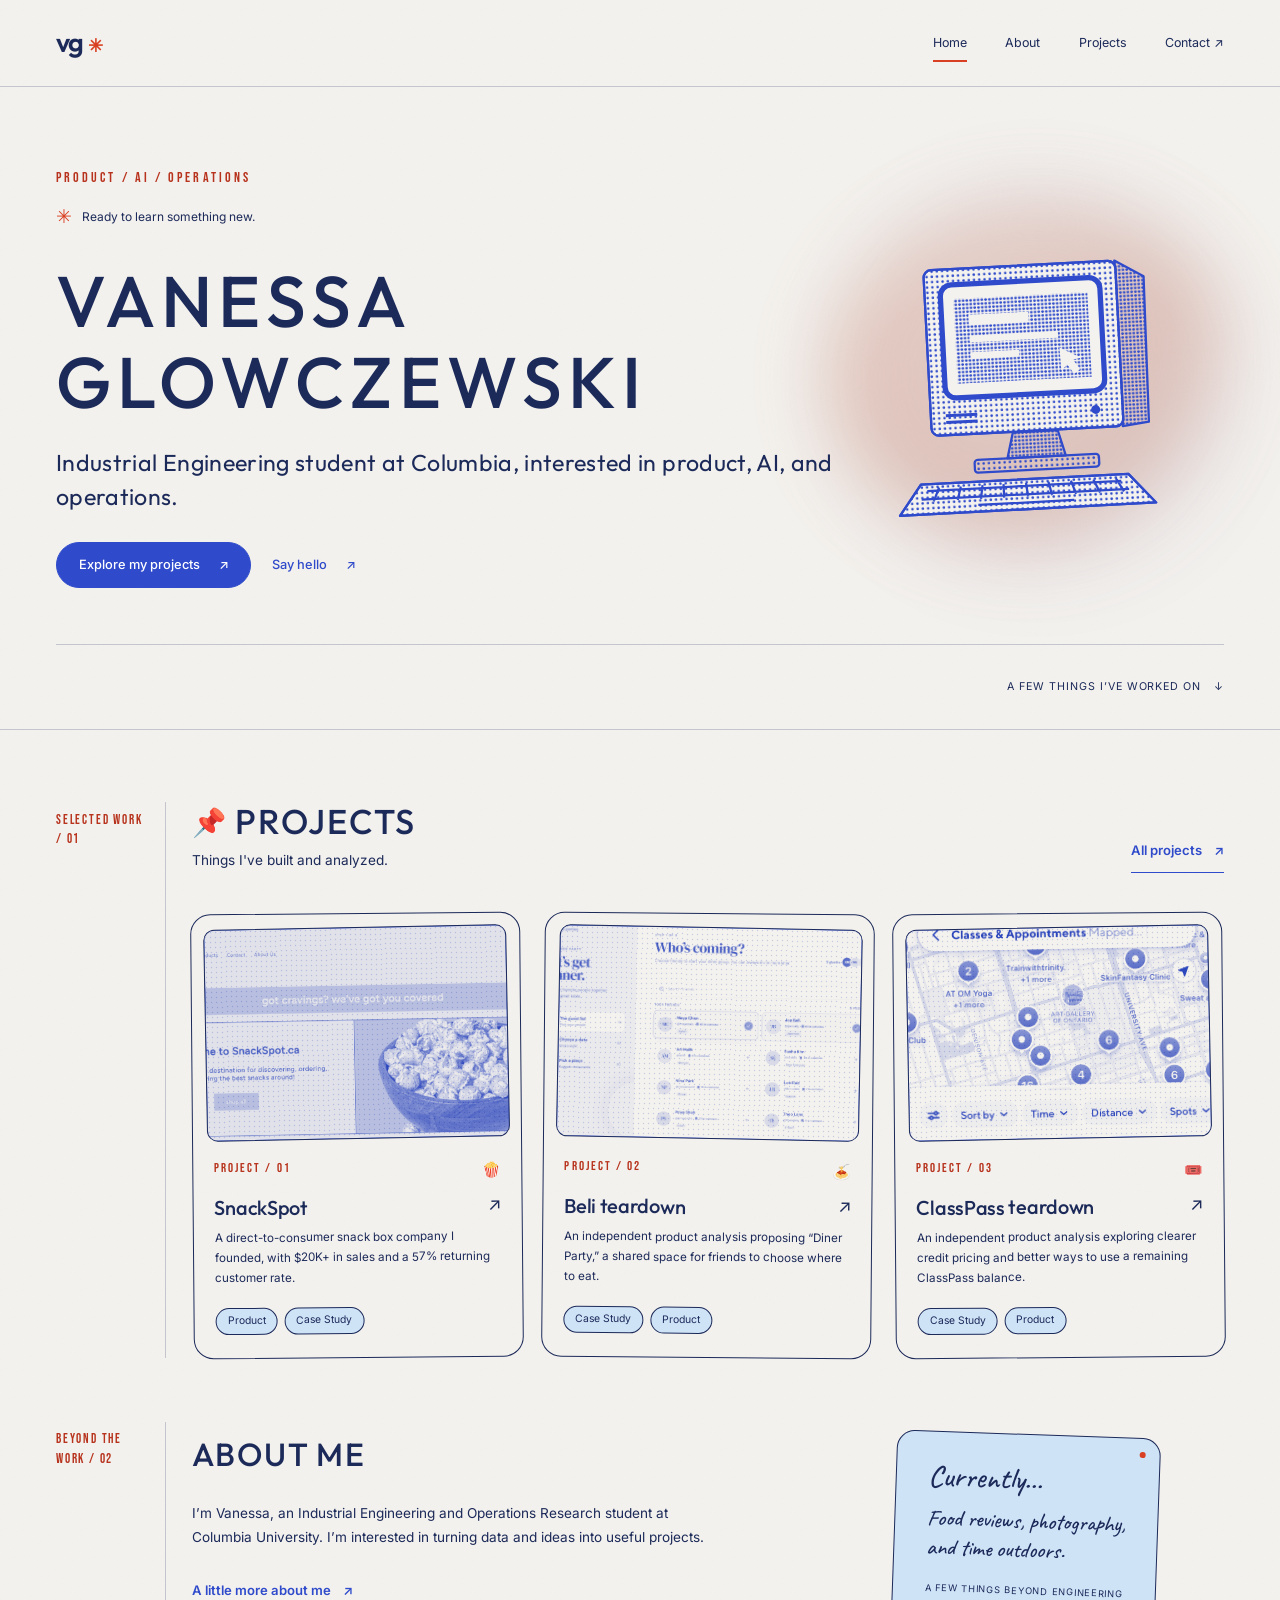
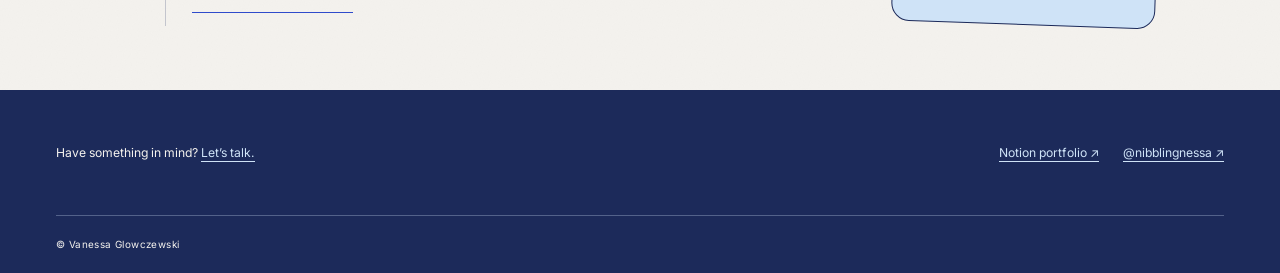
==== index.html @ 953cae75 "Initial commit" ====
<!doctype html>
<html lang="en">
<head>
  <meta charset="utf-8">
  <meta name="viewport" content="width=device-width, initial-scale=1">
  <title>Vanessa Glowczewski — Engineering student, product thinker</title>
  <meta name="description" content="Vanessa Glowczewski is an Industrial Engineering student at Columbia University and SnackSpot founder. Explore her engineering projects and product case studies.">
  <meta property="og:type" content="website">
  <meta property="og:title" content="Vanessa Glowczewski — Engineering student, product thinker">
  <meta property="og:description" content="Ready to learn something new. Explore Vanessa's projects and product thinking.">
  <!-- SITE_META_START -->
  <link rel="canonical" href="https://vglowczewski.github.io/index.html">
  <meta property="og:url" content="https://vglowczewski.github.io/index.html">
  <meta property="og:image" content="https://vglowczewski.github.io/assets/images/social-preview.png">
  <meta name="twitter:image" content="https://vglowczewski.github.io/assets/images/social-preview.png">
  <meta name="twitter:card" content="summary_large_image">
  <!-- SITE_META_END -->
  <meta name="theme-color" content="#F4F2EE">
  <link rel="icon" href="assets/favicon.svg" type="image/svg+xml">
  <link rel="preconnect" href="https://fonts.googleapis.com">
  <link rel="preconnect" href="https://fonts.gstatic.com" crossorigin>
  <link href="https://fonts.googleapis.com/css2?family=Bebas+Neue&family=Caveat:wght@400;500&family=Inter:wght@400;500;600&family=Outfit:wght@400;500;600&display=swap" rel="stylesheet">
  <link rel="stylesheet" href="css/styles.css">
  <script src="js/site.js" defer></script>
  <script src="js/projects.js" type="module"></script>
</head>
<body>
  <a class="skip-link" href="#main">Skip to content</a>
  <header class="site-header">
    <div class="container header-inner">
      <a class="wordmark" href="index.html" aria-label="Vanessa Glowczewski, home">vg<span class="wordmark-star" aria-hidden="true">✳</span></a>
      <nav class="site-nav" aria-label="Main navigation">
        <a href="index.html" aria-current="page">Home</a><a href="about.html">About</a><a href="projects.html">Projects</a><a href="contact.html">Contact <span aria-hidden="true">&nbsp;↗</span></a>
      </nav>
    </div>
  </header>
  <main id="main">
    <section class="hero" aria-labelledby="hero-title">
      <div class="container hero-inner">
        <div class="hero-copy">
          <p class="hero-label">PRODUCT / AI / OPERATIONS</p>
          <p class="hero-kicker"><span class="tiny-star" aria-hidden="true">✳</span> Ready to learn something new.</p>
          <h1 id="hero-title">Vanessa<br>Glowczewski</h1>
          <p class="hero-position">Industrial Engineering student at Columbia, interested in product, AI, and operations.</p>
          <div class="button-row">
            <a class="button button-primary" href="projects.html">Explore my projects <span aria-hidden="true">↗</span></a>
            <a class="button button-subtle" href="contact.html">Say hello <span aria-hidden="true">↗</span></a>
          </div>
        </div>
        <div class="hero-art">
          <figure class="hero-figure">
            <img src="assets/images/hero-computer.svg" width="480" height="400" alt="Cobalt halftone illustration of a generic vintage desktop computer with a CRT monitor, base, and keyboard." decoding="async">
          </figure>
        </div>
        <div class="hero-bottom"><a href="#selected-work">A few things I’ve worked on <span aria-hidden="true">↓</span></a></div>
      </div>
    </section>
    <section class="container section-shell work-section" id="selected-work" aria-labelledby="work-title">
      <div class="section-rail"><span class="label">Selected work / 01</span></div>
      <div>
        <div class="section-header">
          <div><h2 id="work-title"><span class="section-icon" data-emoji="featured" aria-hidden="true"></span>Projects</h2><p>Things I've built and analyzed.</p></div>
          <a class="text-link" href="projects.html">All projects <span aria-hidden="true">↗</span></a>
        </div>
        <div class="projects-grid featured-grid" data-project-grid data-limit="3" aria-busy="true"><p>Loading projects…</p></div>
        <noscript><p class="noscript-note">Project cards need JavaScript. You can still read every <a href="projects.html#project-index">case study in the project index</a>.</p></noscript>
      </div>
    </section>
    <section class="container section-shell currently-section" aria-labelledby="beyond-title">
      <div class="section-rail"><span class="label">Beyond the work / 02</span></div>
      <div class="currently-inner">
        <div class="small-about">
          <h2 id="beyond-title">About me</h2>
          <p>I’m Vanessa, an Industrial Engineering and Operations Research student at Columbia University. I’m interested in turning data and ideas into useful projects.</p>
          <a class="text-link" href="about.html">A little more about me <span aria-hidden="true">↗</span></a>
        </div>
        <aside class="sticky-note" aria-labelledby="currently-title">
          <h2 id="currently-title">Currently…</h2>
          <p>Food reviews, photography,<br>and time outdoors.</p>
          <small>A few things beyond engineering</small>
        </aside>
      </div>
    </section>
  </main>
  <footer class="site-footer">
    <div class="container">
      <div class="footer-main"><div><p>Have something in mind? <a href="contact.html">Let’s talk.</a></p></div><div class="footer-links"><a href="https://app.notion.com/p/Vanessa-Glowczewski-4079a6324ded8008bd41fe78583d4305">Notion portfolio ↗</a><a href="https://www.instagram.com/nibblingnessa/">@nibblingnessa ↗</a></div></div>
      <div class="footer-bottom"><span>© Vanessa Glowczewski</span></div>
    </div>
  </footer>
</body>
</html>
---- css/styles.css ----
:root {
  /* The complete palette. Change colors here. */
  --cobalt: #2F4BCB;
  --navy: #1C2A5A;
  --sky: #CFE3F7;
  --paper: #F4F2EE;
  --white: #FFFFFF;
  --red: #D93F22;
  /* The accent red needs a darker companion for AA small-text contrast. */
  --red-text: #B7331D;
  --ink: var(--navy);
  --font-heading: "Outfit", sans-serif;
  --font-label: "Bebas Neue", sans-serif;
  --font-body: "Inter", sans-serif;
  --font-note: "Caveat", cursive;
  --page-width: 1200px;
  --line: 1px solid rgb(28 42 90 / 22%);
  --frame: 1.5px solid var(--navy);
  --halftone: url("data:image/svg+xml,%3Csvg xmlns='http://www.w3.org/2000/svg' width='5' height='5'%3E%3Ccircle cx='1.5' cy='1.5' r='.7' fill='%232F4BCB'/%3E%3C/svg%3E");
  --grain: url("data:image/svg+xml,%3Csvg xmlns='http://www.w3.org/2000/svg' width='80' height='80'%3E%3Cfilter id='n'%3E%3CfeTurbulence type='fractalNoise' baseFrequency='.85' numOctaves='3' stitchTiles='stitch'/%3E%3CfeColorMatrix type='saturate' values='0'/%3E%3CfeComponentTransfer%3E%3CfeFuncA type='linear' slope='.035'/%3E%3C/feComponentTransfer%3E%3C/filter%3E%3Cpath fill='%231C2A5A' filter='url(%23n)' d='M0 0h80v80H0z'/%3E%3C/svg%3E");
}

* { box-sizing: border-box; }
html { scroll-behavior: smooth; scroll-padding-top: 2rem; }
body { margin: 0; color: var(--ink); background: var(--paper) var(--grain); font-family: var(--font-body); font-size: .9375rem; line-height: 1.75; -webkit-font-smoothing: antialiased; }
body, button, a { -webkit-tap-highlight-color: transparent; }
button, a { touch-action: manipulation; }
::selection { background: var(--sky); color: var(--ink); }
a { color: var(--cobalt); text-decoration-color: currentColor; text-underline-offset: 4px; text-decoration-thickness: 1px; }
a:hover { color: var(--navy); }
a, button { transition: color .18s ease, background-color .18s ease, transform .2s ease, box-shadow .2s ease; }
:focus-visible { outline: 3px solid var(--cobalt); outline-offset: 5px; }
button { font: inherit; cursor: pointer; }
img, svg { display: block; max-width: 100%; }
img { height: auto; }
h1, h2, h3, p { margin-top: 0; }
h1, h2, h3 { font-family: var(--font-heading); font-weight: 500; line-height: 1.18; }
h1, h2 { text-transform: uppercase; letter-spacing: .055em; }
h1 { font-size: clamp(2.5rem, 6vw, 4.75rem); }
h2 { font-size: clamp(1.8rem, 4vw, 2.6rem); }
h3 { font-size: 1.5rem; }
p { margin-bottom: 1.25rem; }
button[hidden], [hidden] { display: none !important; }
.container { width: min(var(--page-width), calc(100% - 2.5rem)); margin-inline: auto; }
.sr-only { position: absolute; width: 1px; height: 1px; padding: 0; margin: -1px; overflow: hidden; clip-path: inset(50%); white-space: nowrap; border: 0; }
.skip-link { position: fixed; left: 1rem; top: -6rem; z-index: 10; background: var(--white); padding: .75rem 1rem; color: var(--ink); }
.skip-link:focus { top: 1rem; }
.label { display: inline-block; margin-bottom: 1rem; color: var(--red-text); font-family: var(--font-label); font-size: .875rem; font-weight: 400; line-height: 1.5; letter-spacing: .14em; text-transform: uppercase; }
.label-on-color { padding: .25rem 0; }
.text-link { display: inline-flex; align-items: center; gap: .75rem; font-size: .82rem; font-weight: 600; text-decoration: none; border-bottom: 1px solid; padding-block: .3rem; min-height: 44px; }
.arrow { font-family: var(--font-body); font-weight: 400; }
.button { display: inline-flex; min-height: 46px; align-items: center; justify-content: center; gap: 1.2rem; border: var(--frame); border-radius: 999px; background: transparent; color: var(--cobalt); padding: .75rem 1.35rem; font-size: .8rem; font-weight: 500; line-height: 1.4; text-decoration: none; }
.button:hover { background: var(--ink); color: var(--white); transform: translateY(-2px); }
.button-primary { border-color: var(--cobalt); background: var(--cobalt); color: var(--white); }
.button-primary:hover { background: var(--navy); border-color: var(--navy); }
.button-subtle { border-color: transparent; padding-inline: .5rem; }
.button-subtle:hover { color: var(--cobalt); background: transparent; }
.button-row { display: flex; flex-wrap: wrap; align-items: center; gap: .7rem; }
.site-header { background: var(--paper) var(--grain); border-bottom: var(--line); }
.header-inner { display: flex; justify-content: space-between; align-items: center; min-height: 86px; gap: 1rem; }
.wordmark { display: inline-flex; align-items: baseline; gap: .35rem; text-decoration: none; color: var(--ink); font-family: var(--font-heading); font-size: 1.7rem; font-weight: 600; letter-spacing: -.07em; }
.wordmark-star { color: var(--red); font-size: 1.1rem; line-height: 1; }
.site-nav { display: flex; gap: clamp(.9rem, 3vw, 2.5rem); align-items: center; }
.site-nav a { position: relative; display: inline-flex; align-items: center; min-height: 44px; color: var(--ink); text-decoration: none; font-size: .78rem; }
.site-nav a:hover { color: var(--cobalt); }
.site-nav a[aria-current="page"]::after { position: absolute; right: 0; bottom: 3px; left: 0; height: 2px; background: var(--red); content: ""; }
.hero { position: relative; isolation: isolate; overflow: hidden; border-bottom: var(--line); }
.hero-inner { position: relative; display: grid; gap: 1.5rem; padding-block: 3.5rem 1.75rem; }
.hero-copy { position: relative; z-index: 1; min-width: 0; }
.hero-label { margin-bottom: .8rem; color: var(--red-text); font-family: var(--font-label); font-size: .875rem; line-height: 1.5; letter-spacing: .22em; }
.hero-kicker { display: flex; align-items: center; gap: .6rem; margin-bottom: 1.75rem; font-size: .75rem; line-height: 1.6; }
.tiny-star { font-size: 1.2rem; color: var(--red); }
.hero h1 { position: relative; margin-bottom: 1.5rem; color: var(--navy); font-size: clamp(1.7rem, 6.9vw, 5.7rem); letter-spacing: .09em; line-height: 1.13; font-weight: 500; }
.hero-position { margin-bottom: .85rem; font-family: var(--font-heading); font-size: clamp(1.1rem, 2vw, 1.45rem); line-height: 1.5; letter-spacing: .015em; }
.hero-intro { max-width: 410px; font-size: .875rem; }
.hero .button-row { margin-top: 1.7rem; }
.hero-bottom { display: flex; flex-wrap: wrap; gap: 1rem; justify-content: flex-end; align-items: center; border-top: var(--line); padding-top: 1.25rem; margin-top: 1.25rem; font-size: .67rem; letter-spacing: .09em; text-transform: uppercase; }
.hero-bottom a { display: inline-flex; align-items: center; min-height: 44px; color: var(--ink); text-decoration: none; gap: .8rem; }
.hero-bottom a:hover { color: var(--cobalt); }
/* Gradients are reserved for this one decorative hero glow. */
.hero-art { position: relative; isolation: isolate; width: min(100%, 250px); margin: .6rem auto 1rem; pointer-events: none; }
.hero-art::before, .hero-art::after { position: absolute; z-index: -1; border-radius: 50%; opacity: .4; content: ""; }
.hero-art::before { inset: -18%; background: radial-gradient(circle, var(--sky) 15%, rgb(47 75 203 / 22%) 43%, rgb(47 75 203 / 0%) 70%); filter: blur(48px); }
.hero-art::after { inset: -8%; background: radial-gradient(circle at 42% 36%, #E9B39B 0%, #D9977C 33%, #CB8065 58%, rgb(203 128 101 / 0%) 73%); filter: blur(38px); }
.hero-figure { margin: 0; transform: rotate(-3deg); }
.hero-figure img { width: 100%; }
.section-shell { padding-block: 4rem; }
.section-rail { display: none; }
.section-rail .label { margin: 0; }
.section-header { display: flex; align-items: end; justify-content: space-between; gap: 1.5rem; margin-bottom: 2.3rem; }
.section-header h2 { margin-bottom: .4rem; }
.section-header p { margin-bottom: 0; font-size: .85rem; }
.section-icon { display: inline-block; margin-right: .6rem; font-size: .8em; vertical-align: .08em; letter-spacing: 0; }
.projects-grid { display: grid; gap: 2.5rem; }
.project-card { --tilt: -.5deg; position: relative; display: flex; flex-direction: column; min-width: 0; margin: 0; padding: .8rem .8rem 1.4rem; border: var(--frame); border-radius: 20px; background: var(--paper) var(--grain); transform: rotate(var(--tilt)); transition: transform .22s ease, box-shadow .22s ease; }
.project-card:nth-child(even) { --tilt: .5deg; }
.project-card:hover, .project-card:focus-within { transform: rotate(0) translateY(-4px); box-shadow: 0 8px 0 rgb(28 42 90 / 8%); }
/* Isolated screen/multiply layers tint only the image, never its caption. */
.project-thumb, .polaroid-photo { position: relative; isolation: isolate; background: var(--cobalt); overflow: hidden; border: 1px solid var(--navy); }
.project-thumb { border-radius: 11px; transform: rotate(-.6deg); }
.project-card:nth-child(even) .project-thumb { transform: rotate(.6deg); }
.project-thumb img, .polaroid-photo img { filter: grayscale(1) contrast(1.08); mix-blend-mode: screen; }
.project-thumb::before, .polaroid-photo::before { position: absolute; z-index: 1; inset: 0; background: var(--paper); mix-blend-mode: multiply; content: ""; pointer-events: none; }
.project-thumb::after, .polaroid-photo::after { position: absolute; z-index: 2; inset: 0; opacity: .23; background-image: var(--halftone); mix-blend-mode: multiply; content: ""; pointer-events: none; }
.project-thumb img { width: 100%; aspect-ratio: 10 / 7; object-fit: cover; }
.project-placeholder { display: grid; place-items: center; aspect-ratio: 10 / 7; background: var(--sky); font-size: 4rem; line-height: 1; filter: grayscale(1); mix-blend-mode: screen; }
.project-info { display: flex; flex-direction: column; flex: 1; padding: 1.2rem .65rem 0; }
.project-meta { display: flex; justify-content: space-between; gap: .5rem; margin-bottom: .65rem; }
.project-meta .label { margin: 0; font-size: .8rem; letter-spacing: .16em; }
.project-card h3 { margin-bottom: .6rem; font-size: 1.35rem; letter-spacing: -.015em; }
.project-card h3 a { display: flex; justify-content: space-between; gap: .4rem; color: var(--ink); text-decoration: none; }
.project-card h3 a:hover { color: var(--cobalt); }
.project-card h3 .arrow { font-size: 1.1rem; }
.project-card p { margin-bottom: 1.2rem; font-size: .79rem; line-height: 1.7; }
.tags { display: flex; flex-wrap: wrap; gap: .4rem; margin-top: auto; }
.tag { padding: .2rem .7rem; border: 1px solid var(--navy); border-radius: 30px; font-size: .65rem; line-height: 1.8; background: var(--sky); color: var(--navy); }
.work-section { padding-bottom: 3rem; }
.currently-section { padding-block: 1.5rem 4.5rem; }
.currently-inner { display: grid; gap: 2.5rem; align-items: center; }
.small-about { max-width: 530px; }
.small-about h2 { font-size: clamp(1.6rem, 3vw, 2rem); line-height: 1.3; }
.small-about p { font-size: .85rem; }
.sticky-note { position: relative; max-width: 290px; margin: .8rem auto 0; padding: 1.7rem 2rem 1.4rem; border: var(--frame); border-radius: 18px; background: var(--sky); transform: rotate(2deg); }
.sticky-note::before { content: ""; position: absolute; width: 6px; height: 6px; top: 13px; right: 14px; border-radius: 50%; background: var(--red); }
.sticky-note h2, .sticky-note p { font-family: var(--font-note); text-transform: none; font-weight: 500; letter-spacing: 0; }
.sticky-note h2 { font-size: 1.9rem; margin-bottom: .5rem; }
.sticky-note p { font-size: 1.4rem; line-height: 1.3; margin-bottom: .7rem; }
.sticky-note small { font-size: .58rem; letter-spacing: .08em; text-transform: uppercase; }
.site-footer { --footer-text: var(--paper); --footer-link: var(--sky); border-top: var(--line); background: var(--navy); color: var(--footer-text); }
.site-footer a { color: var(--footer-link); }
.site-footer a:hover { text-decoration-thickness: 2px; }
.site-footer :focus-visible { outline-color: var(--sky); }
.footer-main { display: grid; gap: 1.5rem; padding-block: 2.5rem; }
.footer-main p { margin: 0; font-size: .76rem; }
.footer-links { display: flex; flex-wrap: wrap; gap: .7rem 1.5rem; align-items: center; }
.footer-links a { display: inline-flex; align-items: center; min-height: 44px; font-size: .76rem; }
.footer-bottom { display: flex; flex-wrap: wrap; justify-content: space-between; gap: .6rem; padding-block: 1.25rem; border-top: 1px solid rgb(207 227 247 / 30%); font-size: .62rem; letter-spacing: .04em; }
.page-intro { padding-block: 3.5rem 3rem; border-bottom: var(--line); }
.page-intro h1 { margin: .3rem 0 1rem; }
.page-intro p { max-width: 570px; margin-bottom: 0; font-size: .92rem; }
.page-heading-emoji { display: block; margin-bottom: .8rem; font-size: 2.5rem; line-height: 1; }
.intro-bottom { margin-top: 1.5rem; font-size: .7rem; }
.filter-bar { display: flex; flex-wrap: wrap; gap: .5rem; margin-bottom: 1rem; }
.filter-button { min-height: 44px; border: var(--frame); border-radius: 30px; padding: .45rem 1rem; background: transparent; color: var(--cobalt); font-size: .78rem; }
.filter-button:hover { border-color: var(--cobalt); color: var(--cobalt); }
.filter-button[aria-pressed="true"] { border-color: var(--cobalt); color: var(--white); background: var(--cobalt); }
.filter-status { margin: 0 0 2.5rem; font-size: .72rem; }
.all-projects { padding-top: 2.8rem; padding-bottom: 5rem; }
.all-projects .projects-grid { row-gap: 3.25rem; }
.noscript-note, .load-error { background: var(--paper); border: var(--line); padding: 1rem; font-size: .85rem; }
.noscript-note a, .load-error a { display: inline-block; padding-block: .35rem; }
.about-layout { display: grid; gap: 3rem; }
.about-copy { max-width: 620px; }
.about-copy h2 { font-size: 1.9rem; margin-bottom: 1.5rem; }
.about-copy .lead { font-size: 1.1rem; }
.note { font-size: .78rem; padding: .8rem 1rem; border-left: 2px solid var(--navy); background: var(--sky); }
.polaroid { position: relative; max-width: 300px; margin: 1rem auto 0; padding: 12px 12px 18px; border: var(--frame); border-radius: 4px; background: var(--paper); transform: rotate(2deg); }
.polaroid img { width: 100%; aspect-ratio: 6 / 7; object-fit: cover; }
.polaroid figcaption { padding-top: 1rem; color: var(--red-text); text-align: center; font-family: var(--font-label); font-size: .85rem; line-height: 1.6; letter-spacing: .1em; text-transform: uppercase; }
.timeline-section { border-top: var(--line); }
.timeline { list-style: none; margin: 0; padding: 0; }
.timeline > li { display: grid; gap: .65rem; position: relative; padding: 0 0 2.2rem 1.5rem; border-left: 1px solid rgb(47 75 203 / 30%); }
.timeline > li:last-child { padding-bottom: 0; }
.timeline > li::before { content: ""; position: absolute; width: 7px; height: 7px; left: -4px; top: .5rem; border-radius: 50%; background: var(--cobalt); }
.timeline .label { margin: 0; padding-inline: .35rem; justify-self: start; align-self: start; }
.timeline h3 { font-size: 1.25rem; margin-bottom: .4rem; }
.timeline p { margin: 0; max-width: 570px; font-size: .85rem; }
.role-bullets { max-width: 570px; margin: .75rem 0 0; padding-left: 1.15rem; font-size: .85rem; list-style: disc; }
.role-bullets li { margin-bottom: .65rem; padding-left: .2rem; }
.role-bullets li:last-child { margin-bottom: 0; }
.contact-layout { display: grid; gap: 3rem; }
.contact-copy h2 { font-size: 2rem; max-width: 440px; }
.contact-copy p { max-width: 410px; font-size: .87rem; }
.contact-list { list-style: none; padding: 0; margin: 0; }
.contact-item { border-bottom: var(--line); }
.contact-item:first-child { border-top: var(--line); }
.contact-item a, .contact-placeholder { display: flex; align-items: center; gap: 1rem; justify-content: space-between; padding: 1.2rem .3rem; color: var(--ink); text-decoration: none; font-size: .88rem; min-height: 76px; overflow-wrap: anywhere; }
.contact-item a:hover { color: var(--cobalt); padding-inline: .75rem; }
.contact-service { font-family: var(--font-label); color: var(--red-text); letter-spacing: .14em; font-size: .9rem; }
.contact-value { display: block; font-size: .85rem; }
.contact-placeholder .contact-value { font-size: .73rem; }
.contact-aside { padding: 1.5rem; border: var(--frame); border-radius: 20px; background: var(--sky); }
.contact-aside p { margin-bottom: .5rem; font-size: .8rem; }
.contact-aside .label { padding-inline: .3rem; }
/* Case studies intentionally stay plain. */
.case-study .site-footer { --footer-text: var(--navy); --footer-link: var(--cobalt); background: var(--paper); }
.case-study .footer-bottom { border-top: var(--line); }
.case-study .site-footer :focus-visible { outline-color: var(--cobalt); }
.case-container { width: min(760px, calc(100% - 2.5rem)); margin-inline: auto; }
.case-header { padding-block: 2.5rem 2rem; }
.back-link { display: inline-flex; min-height: 44px; align-items: center; margin-bottom: 2.5rem; color: var(--ink); font-size: .76rem; text-decoration: none; gap: .65rem; }
.case-header h1 { font-size: clamp(2.25rem, 6vw, 4rem); line-height: 1.15; margin-bottom: 1.2rem; }
.case-summary { font-size: 1.05rem; max-width: 650px; }
.case-facts { display: flex; flex-wrap: wrap; gap: 1rem 3rem; padding-top: 1.2rem; border-top: var(--line); margin-top: 2rem; }
.case-facts div { max-width: 100%; }
.case-facts dt { margin-bottom: .3rem; }
.case-facts dd { margin: 0; font-size: .78rem; }
.case-facts .label { margin: 0; }
.case-figure { margin: 0 0 3rem; }
.case-figure img { width: 100%; border: var(--line); border-radius: 3px; }
.case-figure figcaption { padding-top: .75rem; font-size: .75rem; line-height: 1.65; }
.case-gallery { display: grid; grid-template-columns: repeat(auto-fit, minmax(min(100%, 210px), 1fr)); gap: 1.5rem; align-items: start; }
.case-nav { display: flex; flex-wrap: wrap; column-gap: 1.2rem; padding-bottom: 1.2rem; border-bottom: var(--line); margin-bottom: 2.5rem; }
.case-nav a { min-height: 44px; display: inline-flex; align-items: center; font-size: .75rem; color: var(--ink); }
.case-nav a:hover { color: var(--cobalt); }
.case-section { padding-block: .5rem 2rem; }
.case-section .label { margin-bottom: .6rem; }
.case-section h2 { font-size: 1.7rem; letter-spacing: .04em; margin-bottom: 1rem; }
.case-section p { font-size: .9rem; white-space: pre-line; }
.case-links { padding: 0; list-style: none; display: grid; gap: .8rem; }
.case-links a { color: var(--cobalt); }
.case-links a:hover { color: var(--navy); }
.case-links .note { margin: 0; }
.case-end { padding-block: 1.5rem 4rem; }

@media (min-width: 640px) {
  .container { width: min(var(--page-width), calc(100% - 4rem)); }
  .projects-grid { grid-template-columns: repeat(2, minmax(0, 1fr)); }
  .currently-inner { grid-template-columns: 1.5fr 1fr; }
  .footer-main { grid-template-columns: 1fr auto; align-items: center; }
  .timeline > li { grid-template-columns: 145px 1fr; gap: 2rem; }
  .about-layout { grid-template-columns: 1.4fr 1fr; align-items: start; }
  .contact-layout { grid-template-columns: 1fr 1fr; gap: 4rem; }
}
@media (min-width: 960px) {
  .container { width: min(var(--page-width), calc(100% - 7rem)); }
  .hero-inner { grid-template-columns: minmax(0, 1fr) 32%; align-items: center; gap: 1rem; padding-block: 5rem 1.25rem; }
  .hero h1 { white-space: nowrap; font-size: clamp(3rem, 5.6vw, 5.5rem); }
  .hero-art { width: min(100%, 360px); margin: 0 auto; }
  .hero-bottom { grid-column: 1 / -1; margin-top: 2.5rem; }
  .section-shell { display: grid; grid-template-columns: 110px minmax(0, 1fr); gap: 1.6rem; padding-block: 4.5rem; }
  .section-rail { display: block; padding-top: .55rem; padding-right: .9rem; border-right: var(--line); }
  .section-rail .label { max-width: 90px; font-size: .8rem; letter-spacing: .14em; }
  .featured-grid { grid-template-columns: repeat(3, minmax(0, 1fr)); gap: 1.3rem; }
  .section-header { margin-bottom: 2.5rem; }
  .section-header h2 { font-size: 2.15rem; }
  .project-info { padding-inline: .5rem; }
  .project-card h3 { font-size: 1.25rem; }
  .project-card p { font-size: .73rem; }
  .work-section { padding-bottom: 2rem; }
  .currently-section { padding-top: 2rem; padding-bottom: 4rem; }
  .page-intro { padding-block: 4rem; }
  .page-intro .container { padding-left: calc(110px + 1.6rem); }
  .all-projects { display: grid; grid-template-columns: 110px minmax(0, 1fr); gap: 1.6rem; padding-top: 3rem; }
  .all-projects .section-rail { padding-top: .7rem; }
  .all-projects .projects-grid { column-gap: 2rem; }
  .about-layout { gap: 4rem; }
}
@media (hover: none) {
  .project-card, .project-thumb, .project-card:nth-child(even) .project-thumb { transform: none; }
}
@media (prefers-reduced-motion: reduce) {
  html { scroll-behavior: auto; }
  *, *::before, *::after { transition: none !important; animation: none !important; }
  .project-card, .project-card:hover, .project-card:focus-within, .project-thumb, .project-card:nth-child(even) .project-thumb, .polaroid, .sticky-note, .hero-figure, .button:hover { transform: none; }
}
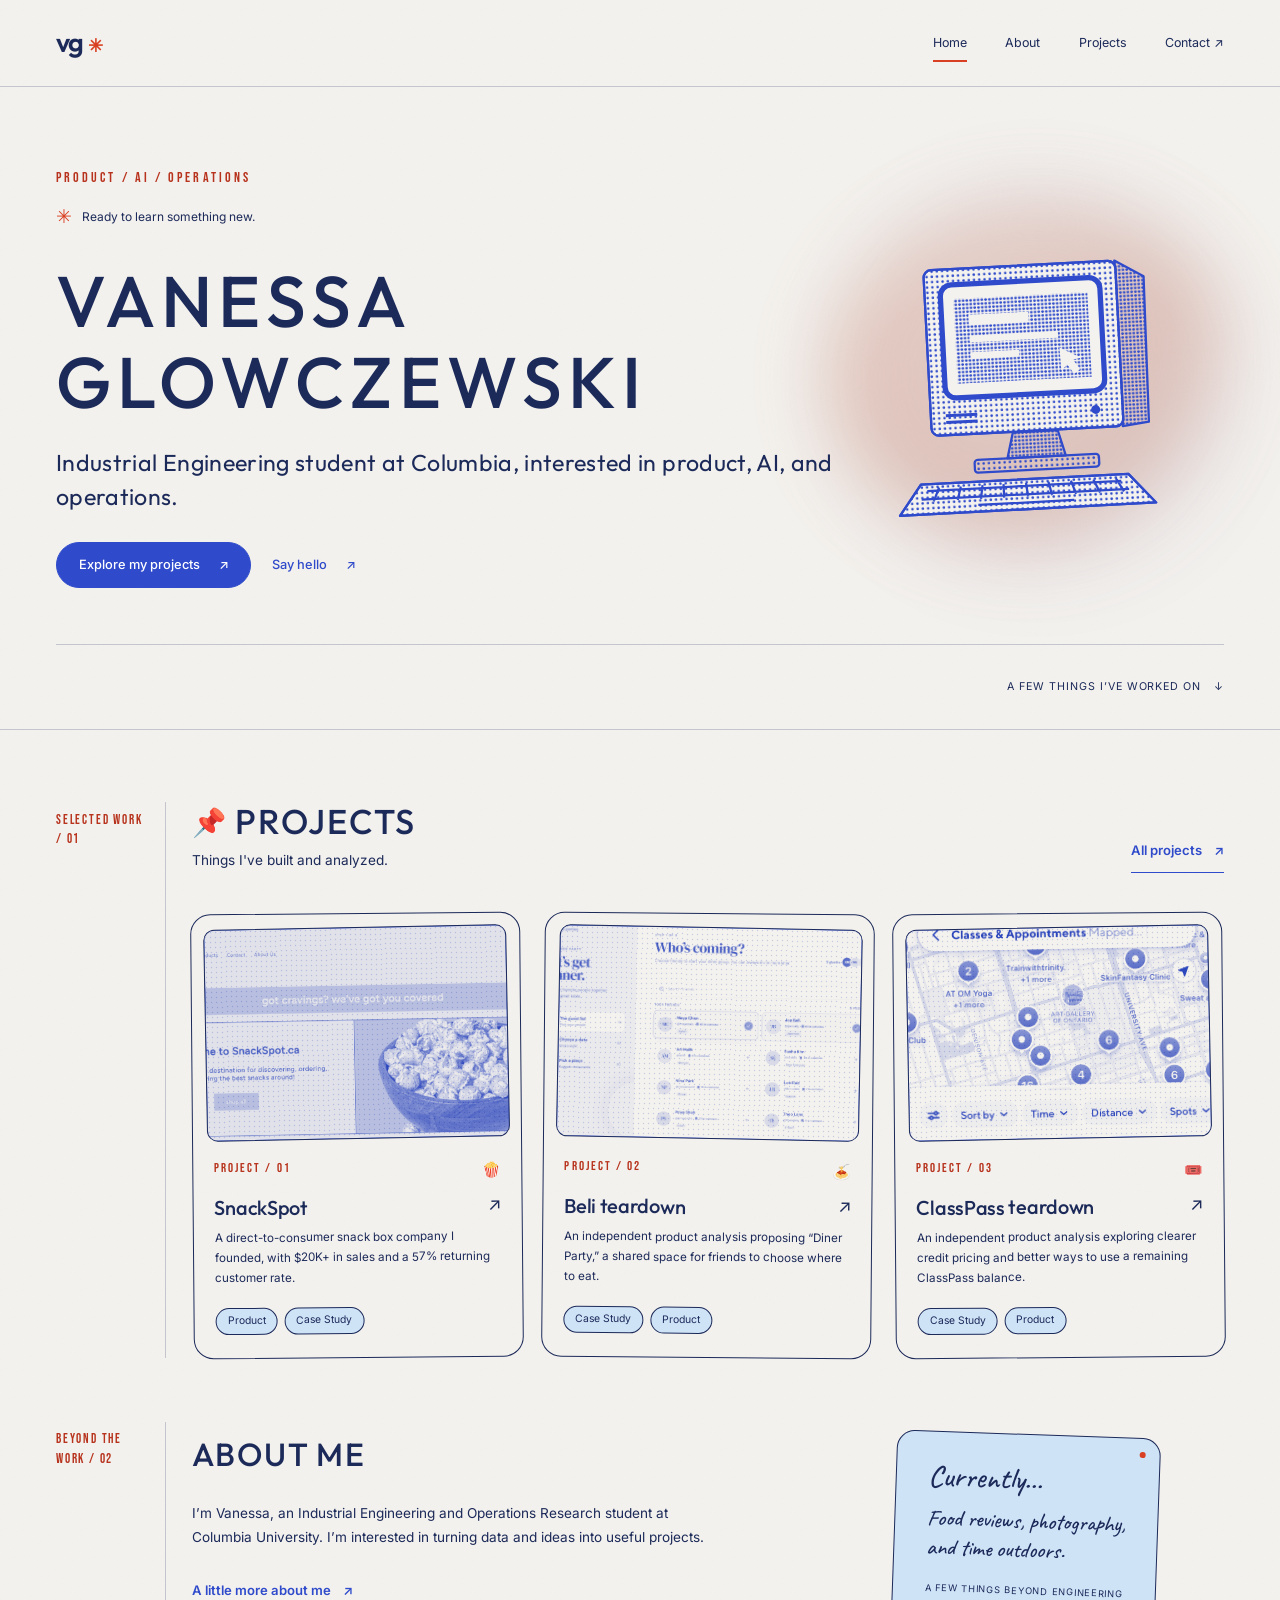
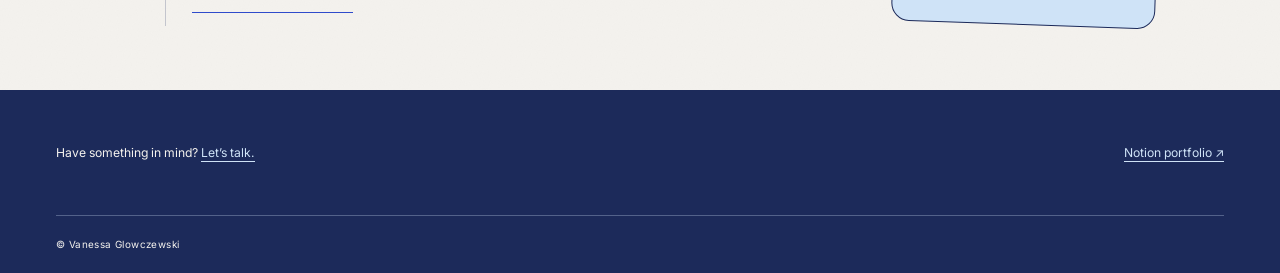
==== commit d4919a58: "Remove Instagram from footer" ====
--- a/index.html
+++ b/index.html
@@ -3,10 +3,10 @@
 <head>
   <meta charset="utf-8">
   <meta name="viewport" content="width=device-width, initial-scale=1">
-  <title>Vanessa Glowczewski — Engineering student, product thinker</title>
+  <title>Vanessa Glowczewski</title>
   <meta name="description" content="Vanessa Glowczewski is an Industrial Engineering student at Columbia University and SnackSpot founder. Explore her engineering projects and product case studies.">
   <meta property="og:type" content="website">
-  <meta property="og:title" content="Vanessa Glowczewski — Engineering student, product thinker">
+  <meta property="og:title" content="Vanessa Glowczewski">
   <meta property="og:description" content="Ready to learn something new. Explore Vanessa's projects and product thinking.">
   <!-- SITE_META_START -->
   <link rel="canonical" href="https://vglowczewski.github.io/index.html">
@@ -84,7 +84,7 @@
   </main>
   <footer class="site-footer">
     <div class="container">
-      <div class="footer-main"><div><p>Have something in mind? <a href="contact.html">Let’s talk.</a></p></div><div class="footer-links"><a href="https://app.notion.com/p/Vanessa-Glowczewski-4079a6324ded8008bd41fe78583d4305">Notion portfolio ↗</a><a href="https://www.instagram.com/nibblingnessa/">@nibblingnessa ↗</a></div></div>
+      <div class="footer-main"><div><p>Have something in mind? <a href="contact.html">Let’s talk.</a></p></div><div class="footer-links"><a href="https://app.notion.com/p/Vanessa-Glowczewski-4079a6324ded8008bd41fe78583d4305">Notion portfolio ↗</a></div></div>
       <div class="footer-bottom"><span>© Vanessa Glowczewski</span></div>
     </div>
   </footer>
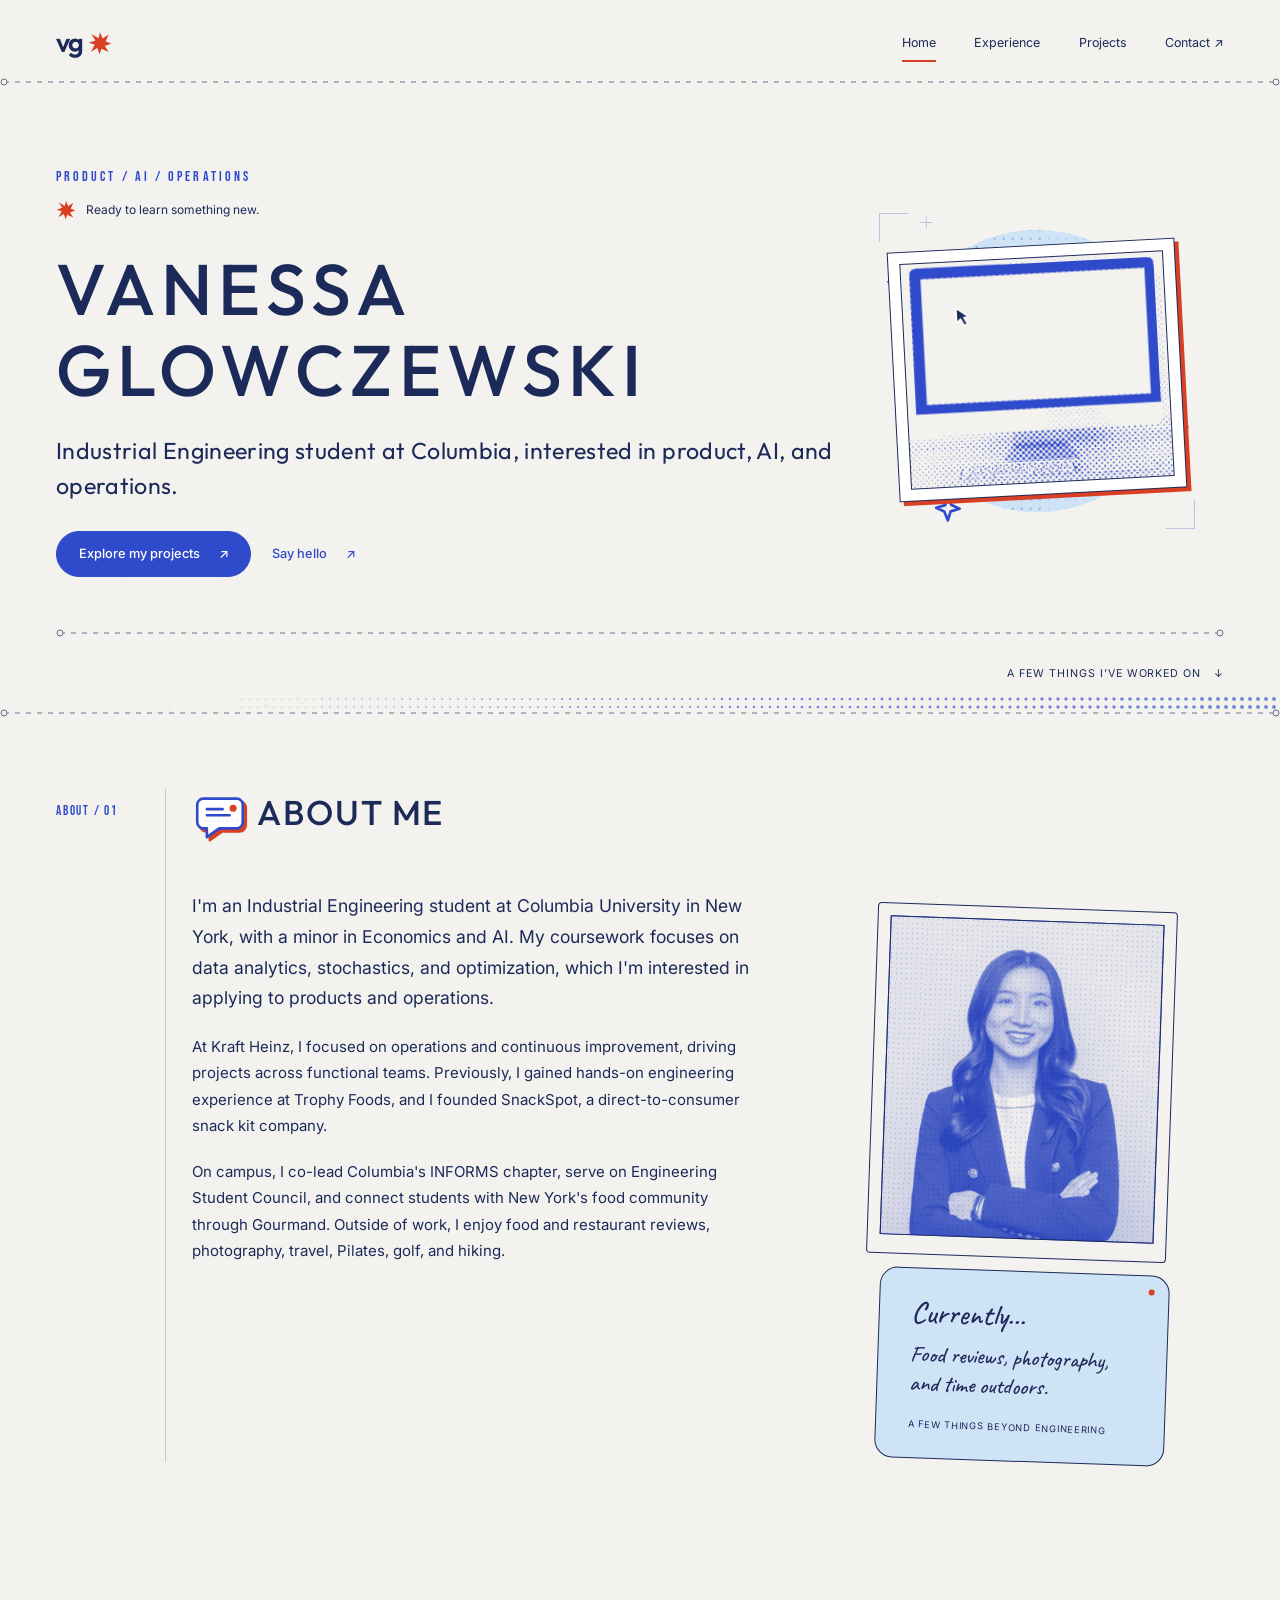
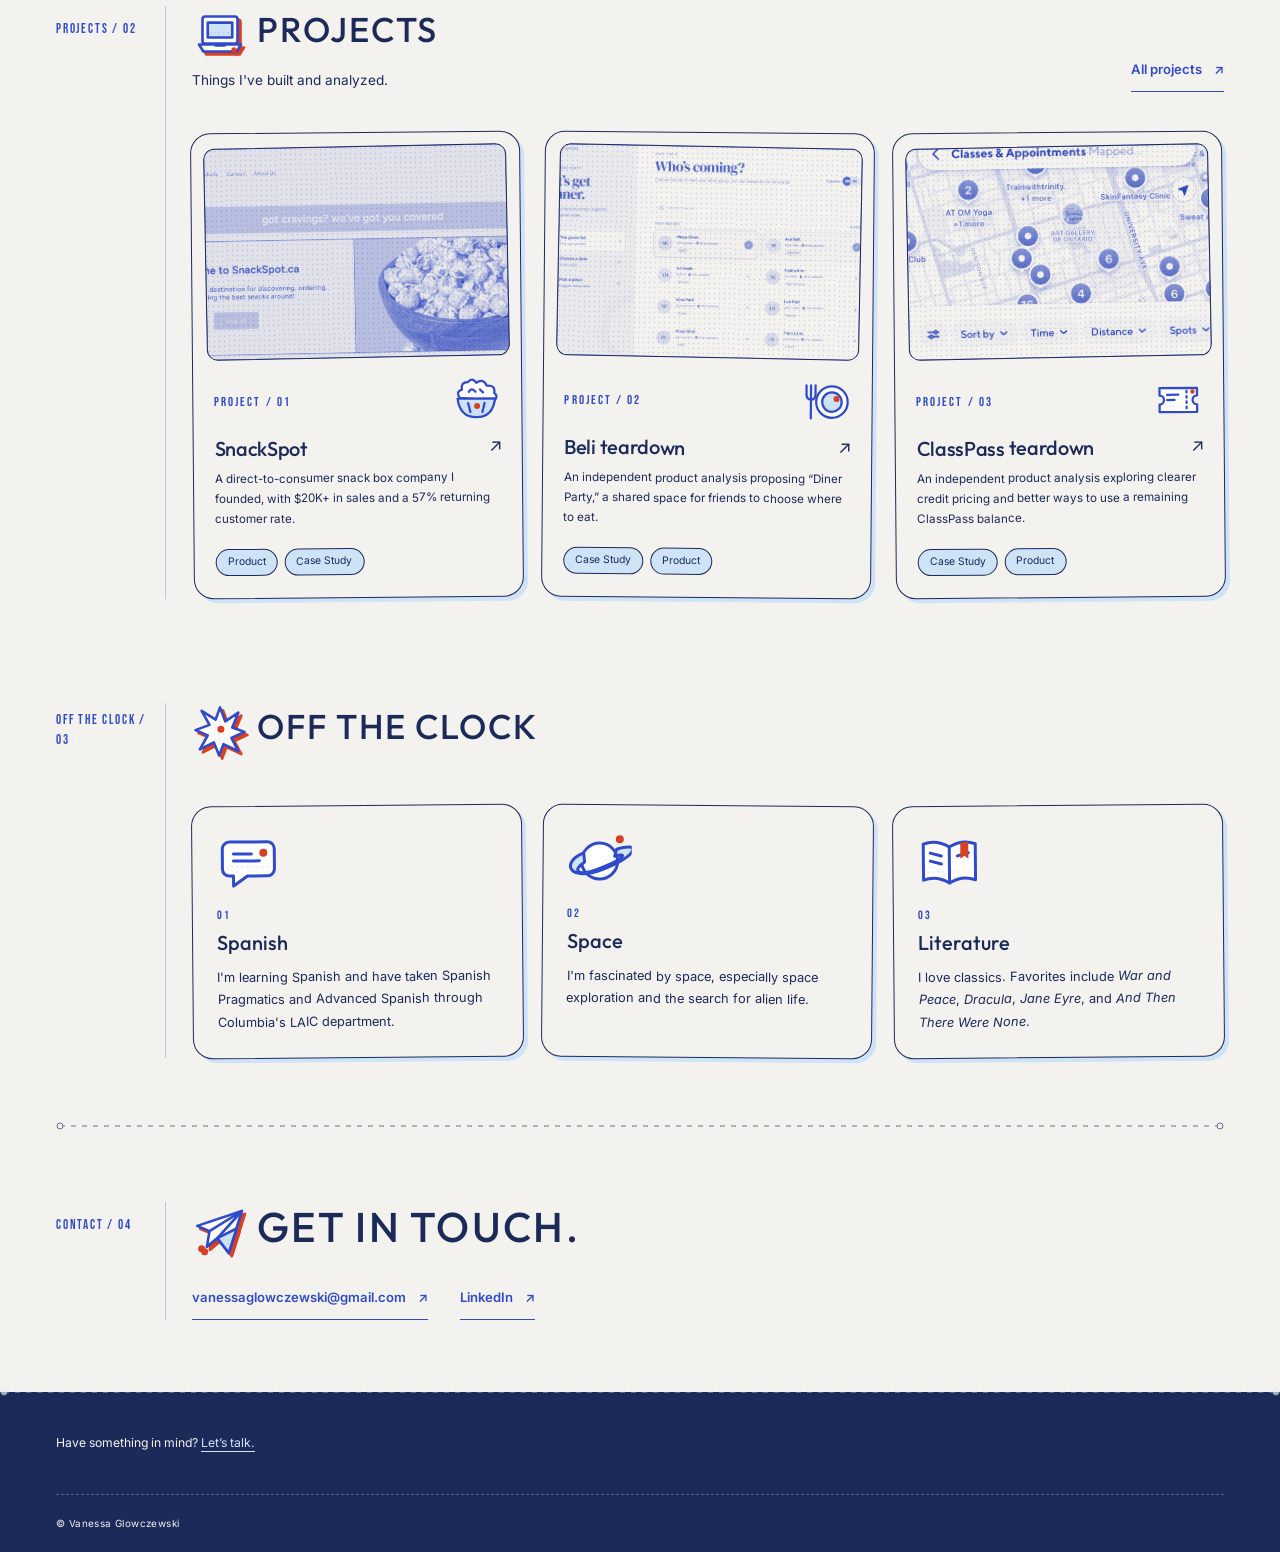
==== commit d9f18d3d: "made design edits to home page" ====
--- a/index.html
+++ b/index.html
@@ -28,9 +28,9 @@
   <a class="skip-link" href="#main">Skip to content</a>
   <header class="site-header">
     <div class="container header-inner">
-      <a class="wordmark" href="index.html" aria-label="Vanessa Glowczewski, home">vg<span class="wordmark-star" aria-hidden="true">✳</span></a>
+      <a class="wordmark" href="index.html" aria-label="Vanessa Glowczewski, home">vg<img class="wordmark-star" src="assets/icons/brand-starburst.svg" width="24" height="24" alt="" aria-hidden="true"></a>
       <nav class="site-nav" aria-label="Main navigation">
-        <a href="index.html" aria-current="page">Home</a><a href="about.html">About</a><a href="projects.html">Projects</a><a href="contact.html">Contact <span aria-hidden="true">&nbsp;↗</span></a>
+        <a href="index.html" aria-current="page">Home</a><a href="experience.html">Experience</a><a href="projects.html">Projects</a><a href="contact.html">Contact <span aria-hidden="true">&nbsp;↗</span></a>
       </nav>
     </div>
   </header>
@@ -39,7 +39,7 @@
       <div class="container hero-inner">
         <div class="hero-copy">
           <p class="hero-label">PRODUCT / AI / OPERATIONS</p>
-          <p class="hero-kicker"><span class="tiny-star" aria-hidden="true">✳</span> Ready to learn something new.</p>
+          <p class="hero-kicker"><img class="tiny-star" src="assets/icons/brand-starburst.svg" width="20" height="20" alt="" aria-hidden="true"> Ready to learn something new.</p>
           <h1 id="hero-title">Vanessa<br>Glowczewski</h1>
           <p class="hero-position">Industrial Engineering student at Columbia, interested in product, AI, and operations.</p>
           <div class="button-row">
@@ -47,44 +47,90 @@
             <a class="button button-subtle" href="contact.html">Say hello <span aria-hidden="true">↗</span></a>
           </div>
         </div>
-        <div class="hero-art">
-          <figure class="hero-figure">
-            <img src="assets/images/hero-computer.svg" width="480" height="400" alt="Cobalt halftone illustration of a generic vintage desktop computer with a CRT monitor, base, and keyboard." decoding="async">
-          </figure>
+        <div class="hero-art" role="img" aria-label="Halftone photos: a computer, a cup of coffee, and a ringed planet">
+          <img class="hero-disc" src="assets/graphics/hero-disc.svg" width="400" height="400" alt="" aria-hidden="true">
+          <div class="hero-print print-computer" aria-hidden="true">
+            <div class="print-photo">
+              <img src="assets/images/hero-computer.webp" width="640" height="548" alt="" aria-hidden="true" fetchpriority="high">
+              <span class="print-overlay computer-click"></span>
+              <span class="print-overlay computer-cursor"><img src="assets/graphics/computer-cursor.svg" width="24" height="30" alt="" aria-hidden="true"></span>
+            </div>
+          </div>
+          <div class="hero-print print-coffee" aria-hidden="true">
+            <div class="print-photo">
+              <img src="assets/images/hero-coffee.webp" width="640" height="640" alt="" aria-hidden="true">
+              <span class="print-overlay coffee-ripples"><span></span><span></span></span>
+            </div>
+          </div>
+          <div class="hero-print print-planet" aria-hidden="true">
+            <div class="print-photo">
+              <img src="assets/images/hero-planet.webp" width="640" height="480" alt="" aria-hidden="true">
+              <span class="print-overlay planet-orbit"><span class="planet-moon"></span></span>
+            </div>
+          </div>
         </div>
         <div class="hero-bottom"><a href="#selected-work">A few things I’ve worked on <span aria-hidden="true">↓</span></a></div>
       </div>
     </section>
+    <section class="container section-shell about-section" id="about-me" aria-labelledby="about-title">
+      <div class="section-rail"><span class="label">About / 01</span></div>
+      <div>
+        <div class="section-header"><h2 id="about-title"><img class="section-icon" src="assets/icons/speech-bubble.svg" width="56" height="56" alt="" aria-hidden="true">About me</h2></div>
+        <div class="about-layout">
+          <div class="about-copy">
+            <p class="lead">I'm an Industrial Engineering student at Columbia University in New York, with a minor in Economics and AI. My coursework focuses on data analytics, stochastics, and optimization, which I'm interested in applying to products and operations.</p>
+            <p>At Kraft Heinz, I focused on operations and continuous improvement, driving projects across functional teams. Previously, I gained hands-on engineering experience at Trophy Foods, and I founded SnackSpot, a direct-to-consumer snack kit company.</p>
+            <p>On campus, I co-lead Columbia's INFORMS chapter, serve on Engineering Student Council, and connect students with New York's food community through Gourmand. Outside of work, I enjoy food and restaurant reviews, photography, travel, Pilates, golf, and hiking.</p>
+          </div>
+          <div class="about-personal">
+            <figure class="polaroid">
+              <div class="polaroid-photo"><img src="assets/images/vanessa-glowczewski.jpg" width="640" height="640" alt="Vanessa Glowczewski smiling in a navy blazer." loading="lazy" decoding="async"></div>
+            </figure>
+            <aside class="sticky-note" aria-labelledby="currently-title">
+              <h2 id="currently-title">Currently…</h2>
+              <p>Food reviews, photography,<br>and time outdoors.</p>
+              <small>A few things beyond engineering</small>
+            </aside>
+          </div>
+        </div>
+      </div>
+    </section>
     <section class="container section-shell work-section" id="selected-work" aria-labelledby="work-title">
-      <div class="section-rail"><span class="label">Selected work / 01</span></div>
+      <div class="section-rail"><span class="label">Projects / 02</span></div>
       <div>
         <div class="section-header">
-          <div><h2 id="work-title"><span class="section-icon" data-emoji="featured" aria-hidden="true"></span>Projects</h2><p>Things I've built and analyzed.</p></div>
+          <div><h2 id="work-title"><img class="section-icon" src="assets/icons/laptop.svg" width="56" height="56" alt="" aria-hidden="true">Projects</h2><p>Things I've built and analyzed.</p></div>
           <a class="text-link" href="projects.html">All projects <span aria-hidden="true">↗</span></a>
         </div>
         <div class="projects-grid featured-grid" data-project-grid data-limit="3" aria-busy="true"><p>Loading projects…</p></div>
         <noscript><p class="noscript-note">Project cards need JavaScript. You can still read every <a href="projects.html#project-index">case study in the project index</a>.</p></noscript>
       </div>
     </section>
-    <section class="container section-shell currently-section" aria-labelledby="beyond-title">
-      <div class="section-rail"><span class="label">Beyond the work / 02</span></div>
-      <div class="currently-inner">
-        <div class="small-about">
-          <h2 id="beyond-title">About me</h2>
-          <p>I’m Vanessa, an Industrial Engineering and Operations Research student at Columbia University. I’m interested in turning data and ideas into useful projects.</p>
-          <a class="text-link" href="about.html">A little more about me <span aria-hidden="true">↗</span></a>
+    <section class="container section-shell off-clock-section" id="off-the-clock" aria-labelledby="off-clock-title">
+      <div class="section-rail"><span class="label">OFF THE CLOCK / 03</span></div>
+      <div>
+        <div class="section-header"><h2 id="off-clock-title"><img class="section-icon" src="assets/icons/starburst.svg" width="56" height="56" alt="" aria-hidden="true">Off the clock</h2></div>
+        <div class="off-clock-grid">
+          <article class="interest-card"><img class="interest-icon" src="assets/icons/speech-bubble.svg" width="64" height="64" alt="" aria-hidden="true"><span class="label interest-number">01</span><h3>Spanish</h3><p>I'm learning Spanish and have taken Spanish Pragmatics and Advanced Spanish through Columbia's LAIC department.</p></article>
+          <article class="interest-card"><img class="interest-icon" src="assets/icons/ringed-planet.svg" width="64" height="64" alt="" aria-hidden="true"><span class="label interest-number">02</span><h3>Space</h3><p>I'm fascinated by space, especially space exploration and the search for alien life.</p></article>
+          <article class="interest-card"><img class="interest-icon" src="assets/icons/open-book.svg" width="64" height="64" alt="" aria-hidden="true"><span class="label interest-number">03</span><h3>Literature</h3><p>I love classics. Favorites include <em>War and Peace</em>, <em>Dracula</em>, <em>Jane Eyre</em>, and <em>And Then There Were None</em>.</p></article>
         </div>
-        <aside class="sticky-note" aria-labelledby="currently-title">
-          <h2 id="currently-title">Currently…</h2>
-          <p>Food reviews, photography,<br>and time outdoors.</p>
-          <small>A few things beyond engineering</small>
-        </aside>
+      </div>
+    </section>
+    <section class="container section-shell contact-strip" id="get-in-touch" aria-labelledby="contact-strip-title">
+      <div class="section-rail"><span class="label">Contact / 04</span></div>
+      <div>
+        <h2 id="contact-strip-title"><img class="section-icon" src="assets/icons/paper-plane.svg" width="56" height="56" alt="" aria-hidden="true">Get in touch.</h2>
+        <div class="contact-strip-links">
+          <a class="text-link" href="mailto:vanessaglowczewski@gmail.com" data-contact="email"><span data-contact-value>vanessaglowczewski@gmail.com</span> <span aria-hidden="true">↗</span></a>
+          <a class="text-link" href="https://www.linkedin.com/in/vanessa-glowczewski/" data-contact="linkedin">LinkedIn <span aria-hidden="true">↗</span></a>
+        </div>
       </div>
     </section>
   </main>
   <footer class="site-footer">
     <div class="container">
-      <div class="footer-main"><div><p>Have something in mind? <a href="contact.html">Let’s talk.</a></p></div><div class="footer-links"><a href="https://app.notion.com/p/Vanessa-Glowczewski-4079a6324ded8008bd41fe78583d4305">Notion portfolio ↗</a></div></div>
+      <div class="footer-main"><div><p>Have something in mind? <a href="contact.html">Let’s talk.</a></p></div></div>
       <div class="footer-bottom"><span>© Vanessa Glowczewski</span></div>
     </div>
   </footer>
--- a/css/styles.css
+++ b/css/styles.css
@@ -6,8 +6,6 @@
   --paper: #F4F2EE;
   --white: #FFFFFF;
   --red: #D93F22;
-  /* The accent red needs a darker companion for AA small-text contrast. */
-  --red-text: #B7331D;
   --ink: var(--navy);
   --font-heading: "Outfit", sans-serif;
   --font-label: "Bebas Neue", sans-serif;
@@ -17,12 +15,11 @@
   --line: 1px solid rgb(28 42 90 / 22%);
   --frame: 1.5px solid var(--navy);
   --halftone: url("data:image/svg+xml,%3Csvg xmlns='http://www.w3.org/2000/svg' width='5' height='5'%3E%3Ccircle cx='1.5' cy='1.5' r='.7' fill='%232F4BCB'/%3E%3C/svg%3E");
-  --grain: url("data:image/svg+xml,%3Csvg xmlns='http://www.w3.org/2000/svg' width='80' height='80'%3E%3Cfilter id='n'%3E%3CfeTurbulence type='fractalNoise' baseFrequency='.85' numOctaves='3' stitchTiles='stitch'/%3E%3CfeColorMatrix type='saturate' values='0'/%3E%3CfeComponentTransfer%3E%3CfeFuncA type='linear' slope='.035'/%3E%3C/feComponentTransfer%3E%3C/filter%3E%3Cpath fill='%231C2A5A' filter='url(%23n)' d='M0 0h80v80H0z'/%3E%3C/svg%3E");
 }
 
 * { box-sizing: border-box; }
 html { scroll-behavior: smooth; scroll-padding-top: 2rem; }
-body { margin: 0; color: var(--ink); background: var(--paper) var(--grain); font-family: var(--font-body); font-size: .9375rem; line-height: 1.75; -webkit-font-smoothing: antialiased; }
+body { margin: 0; color: var(--ink); background: var(--paper) url("../assets/graphics/paper-grain.svg"); font-family: var(--font-body); font-size: .9375rem; line-height: 1.75; -webkit-font-smoothing: antialiased; }
 body, button, a { -webkit-tap-highlight-color: transparent; }
 button, a { touch-action: manipulation; }
 ::selection { background: var(--sky); color: var(--ink); }
@@ -45,7 +42,7 @@
 .sr-only { position: absolute; width: 1px; height: 1px; padding: 0; margin: -1px; overflow: hidden; clip-path: inset(50%); white-space: nowrap; border: 0; }
 .skip-link { position: fixed; left: 1rem; top: -6rem; z-index: 10; background: var(--white); padding: .75rem 1rem; color: var(--ink); }
 .skip-link:focus { top: 1rem; }
-.label { display: inline-block; margin-bottom: 1rem; color: var(--red-text); font-family: var(--font-label); font-size: .875rem; font-weight: 400; line-height: 1.5; letter-spacing: .14em; text-transform: uppercase; }
+.label { display: inline-block; margin-bottom: 1rem; color: var(--cobalt); font-family: var(--font-label); font-size: .875rem; font-weight: 400; line-height: 1.5; letter-spacing: .14em; text-transform: uppercase; }
 .label-on-color { padding: .25rem 0; }
 .text-link { display: inline-flex; align-items: center; gap: .75rem; font-size: .82rem; font-weight: 600; text-decoration: none; border-bottom: 1px solid; padding-block: .3rem; min-height: 44px; }
 .arrow { font-family: var(--font-body); font-weight: 400; }
@@ -56,45 +53,101 @@
 .button-subtle { border-color: transparent; padding-inline: .5rem; }
 .button-subtle:hover { color: var(--cobalt); background: transparent; }
 .button-row { display: flex; flex-wrap: wrap; align-items: center; gap: .7rem; }
-.site-header { background: var(--paper) var(--grain); border-bottom: var(--line); }
+.site-header { position: relative; background: var(--paper); }
 .header-inner { display: flex; justify-content: space-between; align-items: center; min-height: 86px; gap: 1rem; }
-.wordmark { display: inline-flex; align-items: baseline; gap: .35rem; text-decoration: none; color: var(--ink); font-family: var(--font-heading); font-size: 1.7rem; font-weight: 600; letter-spacing: -.07em; }
-.wordmark-star { color: var(--red); font-size: 1.1rem; line-height: 1; }
+.wordmark { display: inline-flex; align-items: center; gap: .35rem; text-decoration: none; color: var(--ink); font-family: var(--font-heading); font-size: 1.7rem; font-weight: 600; letter-spacing: -.07em; }
+.wordmark-star { width: 24px; height: 24px; }
 .site-nav { display: flex; gap: clamp(.9rem, 3vw, 2.5rem); align-items: center; }
 .site-nav a { position: relative; display: inline-flex; align-items: center; min-height: 44px; color: var(--ink); text-decoration: none; font-size: .78rem; }
 .site-nav a:hover { color: var(--cobalt); }
 .site-nav a[aria-current="page"]::after { position: absolute; right: 0; bottom: 3px; left: 0; height: 2px; background: var(--red); content: ""; }
-.hero { position: relative; isolation: isolate; overflow: hidden; border-bottom: var(--line); }
+.hero { position: relative; isolation: isolate; overflow: hidden; }
 .hero-inner { position: relative; display: grid; gap: 1.5rem; padding-block: 3.5rem 1.75rem; }
 .hero-copy { position: relative; z-index: 1; min-width: 0; }
-.hero-label { margin-bottom: .8rem; color: var(--red-text); font-family: var(--font-label); font-size: .875rem; line-height: 1.5; letter-spacing: .22em; }
+.hero-label { margin-bottom: .8rem; color: var(--cobalt); font-family: var(--font-label); font-size: .875rem; line-height: 1.5; letter-spacing: .22em; }
 .hero-kicker { display: flex; align-items: center; gap: .6rem; margin-bottom: 1.75rem; font-size: .75rem; line-height: 1.6; }
-.tiny-star { font-size: 1.2rem; color: var(--red); }
+.tiny-star { width: 20px; height: 20px; flex: 0 0 auto; }
 .hero h1 { position: relative; margin-bottom: 1.5rem; color: var(--navy); font-size: clamp(1.7rem, 6.9vw, 5.7rem); letter-spacing: .09em; line-height: 1.13; font-weight: 500; }
 .hero-position { margin-bottom: .85rem; font-family: var(--font-heading); font-size: clamp(1.1rem, 2vw, 1.45rem); line-height: 1.5; letter-spacing: .015em; }
-.hero-intro { max-width: 410px; font-size: .875rem; }
 .hero .button-row { margin-top: 1.7rem; }
-.hero-bottom { display: flex; flex-wrap: wrap; gap: 1rem; justify-content: flex-end; align-items: center; border-top: var(--line); padding-top: 1.25rem; margin-top: 1.25rem; font-size: .67rem; letter-spacing: .09em; text-transform: uppercase; }
+.hero-bottom { position: relative; display: flex; flex-wrap: wrap; gap: 1rem; justify-content: flex-end; align-items: center; padding-top: 1.25rem; margin-top: 1.25rem; font-size: .67rem; letter-spacing: .09em; text-transform: uppercase; }
 .hero-bottom a { display: inline-flex; align-items: center; min-height: 44px; color: var(--ink); text-decoration: none; gap: .8rem; }
 .hero-bottom a:hover { color: var(--cobalt); }
-/* Gradients are reserved for this one decorative hero glow. */
-.hero-art { position: relative; isolation: isolate; width: min(100%, 250px); margin: .6rem auto 1rem; pointer-events: none; }
-.hero-art::before, .hero-art::after { position: absolute; z-index: -1; border-radius: 50%; opacity: .4; content: ""; }
-.hero-art::before { inset: -18%; background: radial-gradient(circle, var(--sky) 15%, rgb(47 75 203 / 22%) 43%, rgb(47 75 203 / 0%) 70%); filter: blur(48px); }
-.hero-art::after { inset: -8%; background: radial-gradient(circle at 42% 36%, #E9B39B 0%, #D9977C 33%, #CB8065 58%, rgb(203 128 101 / 0%) 73%); filter: blur(38px); }
-.hero-figure { margin: 0; transform: rotate(-3deg); }
-.hero-figure img { width: 100%; }
+.hero-art { position: relative; isolation: isolate; width: min(100%, 250px); aspect-ratio: 1; margin: .6rem auto 1rem; }
+.hero-disc { position: absolute; inset: 0; width: 100%; height: 100%; }
+.hero-print { --tilt: -3deg; position: absolute; left: 10%; top: 15%; width: 80%; padding: clamp(7px, 1.2vw, 12px); border: 1px solid var(--navy); background: var(--white); box-shadow: 4px 4px 0 var(--red); opacity: 0; transform: rotate(var(--tilt)) scale(.95); animation-duration: 25.05s; animation-timing-function: linear; animation-iteration-count: infinite; animation-fill-mode: both; pointer-events: none; }
+.print-photo { position: relative; outline: .75px solid var(--navy); overflow: hidden; }
+.print-photo > img { width: 100%; }
+.print-computer { opacity: 1; transform: rotate(var(--tilt)) scale(1); animation-name: print-computer; }
+.print-coffee { --tilt: 3deg; top: 10%; animation-name: print-coffee; }
+.print-planet { --tilt: -2deg; top: 19%; animation-name: print-planet; }
+/* Three 8s holds and .35s crossfades, including the wrap to the computer. */
+@keyframes print-computer {
+  0%, 31.9361%, 100% { opacity: 1; transform: rotate(var(--tilt)) scale(1); }
+  33.3333%, 98.6028% { opacity: 0; transform: rotate(var(--tilt)) scale(.95); }
+}
+@keyframes print-coffee {
+  0%, 31.9361%, 66.6667%, 100% { opacity: 0; transform: rotate(var(--tilt)) scale(.95); }
+  33.3333%, 65.2695% { opacity: 1; transform: rotate(var(--tilt)) scale(1); }
+}
+@keyframes print-planet {
+  0%, 65.2695%, 100% { opacity: 0; transform: rotate(var(--tilt)) scale(.95); }
+  66.6667%, 98.6028% { opacity: 1; transform: rotate(var(--tilt)) scale(1); }
+}
+.print-overlay { position: absolute; pointer-events: none; }
+/* Original screen -> cropped bounds: x 6.6712–92.3806%, y 6.6535–62.9628%. */
+.computer-cursor { left: 20%; top: 20%; width: 6%; min-width: 12px; max-width: 20px; animation: cursor-path 25.05s ease-in-out infinite; }
+.computer-cursor img { width: 100%; }
+@keyframes cursor-path {
+  0%, 33.3333%, 100% { left: 20%; top: 20%; }
+  10% { left: 45%; top: 32%; }
+  20%, 25% { left: 68%; top: 46%; }
+  31.9361% { left: 40%; top: 24%; }
+}
+.computer-click { left: 68%; top: 46%; width: 12px; height: 12px; border: 1px solid var(--navy); outline: 1px solid var(--white); border-radius: 50%; opacity: 0; animation: cursor-click 25.05s ease-out infinite; }
+@keyframes cursor-click {
+  0%, 22%, 25%, 100% { opacity: 0; transform: translate(-50%, -50%) scale(.4); }
+  23% { opacity: .65; transform: translate(-50%, -50%) scale(1); }
+  24.5% { opacity: 0; transform: translate(-50%, -50%) scale(1.8); }
+}
+/* Coordinates come from tools/hero-prints.json, after the square mug crop. */
+.coffee-ripples { left: 50%; top: 47.5007%; width: 59.988%; height: 59.988%; transform: translate(-50%, -50%); border-radius: 50%; overflow: hidden; }
+.coffee-ripples span { position: absolute; inset: 0; border: 1.5px solid var(--paper); border-radius: 50%; opacity: 0; animation: coffee-ripple 3.6s ease-out infinite; }
+.coffee-ripples span:nth-child(2) { animation-delay: -1.8s; }
+@keyframes coffee-ripple {
+  0% { opacity: 0; transform: scale(.25); }
+  18% { opacity: .5; }
+  100% { opacity: 0; transform: scale(1); }
+}
+/* The ellipse is centered on the cropped planet, and tilted with its rings. */
+.planet-orbit { left: 6%; top: 35.1765%; width: 88%; height: 32%; transform: rotate(-13deg); }
+.planet-moon { position: absolute; width: 3.5%; aspect-ratio: 1; border: 1.5px solid var(--white); border-radius: 50%; background: var(--cobalt); offset-path: ellipse(50% 50% at 50% 50%); offset-distance: 0%; offset-rotate: 0deg; animation: moon-orbit 6s linear infinite; }
+@keyframes moon-orbit {
+  0% { offset-distance: 0%; opacity: 1; }
+  45% { offset-distance: 45%; opacity: 1; }
+  50% { offset-distance: 50%; opacity: 0; }
+  95% { offset-distance: 95%; opacity: 0; }
+  100% { offset-distance: 100%; opacity: 1; }
+}
+/* Responsive SVGs keep their circular ticket notches round at every width. */
+.off-clock-section, .page-intro, .timeline-section, .site-footer { position: relative; }
+.site-header::before, .hero::before, .hero-bottom::before, .off-clock-section::before, .page-intro::before, .timeline-section::before, .site-footer::before { content: ""; position: absolute; left: 0; right: 0; bottom: 0; height: 8px; background: url("../assets/graphics/ticket-rule.svg") center / 100% 8px no-repeat; opacity: .65; pointer-events: none; }
+.hero-bottom::before, .timeline-section::before, .site-footer::before { top: -4px; bottom: auto; }
+.site-footer::before { background-image: url("../assets/graphics/ticket-rule-sky.svg"); }
+.case-study .site-footer::before { background-image: url("../assets/graphics/ticket-rule.svg"); }
+.hero::after { content: ""; position: absolute; left: 0; right: 0; bottom: 8px; height: 12px; background: url("../assets/graphics/halftone-ramp.svg") center / 100% 12px no-repeat; opacity: .65; pointer-events: none; }
 .section-shell { padding-block: 4rem; }
 .section-rail { display: none; }
 .section-rail .label { margin: 0; }
 .section-header { display: flex; align-items: end; justify-content: space-between; gap: 1.5rem; margin-bottom: 2.3rem; }
 .section-header h2 { margin-bottom: .4rem; }
 .section-header p { margin-bottom: 0; font-size: .85rem; }
-.section-icon { display: inline-block; margin-right: .6rem; font-size: .8em; vertical-align: .08em; letter-spacing: 0; }
+.section-icon { display: block; width: 56px; height: 56px; margin-bottom: .75rem; }
+.section-icon, .page-heading-icon { filter: drop-shadow(3px 3px 0 var(--red)); }
 .projects-grid { display: grid; gap: 2.5rem; }
-.project-card { --tilt: -.5deg; position: relative; display: flex; flex-direction: column; min-width: 0; margin: 0; padding: .8rem .8rem 1.4rem; border: var(--frame); border-radius: 20px; background: var(--paper) var(--grain); transform: rotate(var(--tilt)); transition: transform .22s ease, box-shadow .22s ease; }
+.project-card { --tilt: -.5deg; position: relative; display: flex; flex-direction: column; min-width: 0; margin: 0; padding: .8rem .8rem 1.4rem; border: var(--frame); border-radius: 20px; background: var(--paper); box-shadow: 4px 4px 0 var(--sky); transform: rotate(var(--tilt)); transition: transform .22s ease, box-shadow .22s ease; }
 .project-card:nth-child(even) { --tilt: .5deg; }
-.project-card:hover, .project-card:focus-within { transform: rotate(0) translateY(-4px); box-shadow: 0 8px 0 rgb(28 42 90 / 8%); }
+.project-card:hover, .project-card:focus-within { transform: rotate(0) translateY(-4px); box-shadow: 4px 4px 0 var(--sky); }
 /* Isolated screen/multiply layers tint only the image, never its caption. */
 .project-thumb, .polaroid-photo { position: relative; isolation: isolate; background: var(--cobalt); overflow: hidden; border: 1px solid var(--navy); }
 .project-thumb { border-radius: 11px; transform: rotate(-.6deg); }
@@ -103,9 +156,11 @@
 .project-thumb::before, .polaroid-photo::before { position: absolute; z-index: 1; inset: 0; background: var(--paper); mix-blend-mode: multiply; content: ""; pointer-events: none; }
 .project-thumb::after, .polaroid-photo::after { position: absolute; z-index: 2; inset: 0; opacity: .23; background-image: var(--halftone); mix-blend-mode: multiply; content: ""; pointer-events: none; }
 .project-thumb img { width: 100%; aspect-ratio: 10 / 7; object-fit: cover; }
-.project-placeholder { display: grid; place-items: center; aspect-ratio: 10 / 7; background: var(--sky); font-size: 4rem; line-height: 1; filter: grayscale(1); mix-blend-mode: screen; }
+.project-placeholder { display: block; aspect-ratio: 10 / 7; background: var(--sky); }
+.project-thumb.is-placeholder::before { display: none; }
 .project-info { display: flex; flex-direction: column; flex: 1; padding: 1.2rem .65rem 0; }
-.project-meta { display: flex; justify-content: space-between; gap: .5rem; margin-bottom: .65rem; }
+.project-meta { display: flex; align-items: center; justify-content: space-between; gap: .5rem; margin-bottom: .65rem; }
+.project-graphic { width: 48px; height: 48px; flex: 0 0 auto; }
 .project-meta .label { margin: 0; font-size: .8rem; letter-spacing: .16em; }
 .project-card h3 { margin-bottom: .6rem; font-size: 1.35rem; letter-spacing: -.015em; }
 .project-card h3 a { display: flex; justify-content: space-between; gap: .4rem; color: var(--ink); text-decoration: none; }
@@ -115,30 +170,36 @@
 .tags { display: flex; flex-wrap: wrap; gap: .4rem; margin-top: auto; }
 .tag { padding: .2rem .7rem; border: 1px solid var(--navy); border-radius: 30px; font-size: .65rem; line-height: 1.8; background: var(--sky); color: var(--navy); }
 .work-section { padding-bottom: 3rem; }
-.currently-section { padding-block: 1.5rem 4.5rem; }
-.currently-inner { display: grid; gap: 2.5rem; align-items: center; }
-.small-about { max-width: 530px; }
-.small-about h2 { font-size: clamp(1.6rem, 3vw, 2rem); line-height: 1.3; }
-.small-about p { font-size: .85rem; }
+.about-personal { min-width: 0; }
+.off-clock-grid { display: grid; gap: 1.25rem; }
+.interest-card { --tilt: -.5deg; min-width: 0; padding: 1.5rem; border: var(--frame); border-radius: 20px; background: var(--paper); box-shadow: 4px 4px 0 var(--sky); transform: rotate(var(--tilt)); transition: transform .22s ease; }
+.interest-card:nth-child(even) { --tilt: .5deg; }
+.interest-card:hover { transform: rotate(0); box-shadow: 4px 4px 0 var(--sky); }
+.interest-icon { width: 64px; height: 64px; margin-bottom: .75rem; }
+.interest-number { display: block; margin-bottom: .35rem; font-size: .75rem; }
+.interest-card h3 { font-size: 1.25rem; margin-bottom: .8rem; }
+.interest-card p { margin: 0; font-size: .8rem; }
+.contact-strip h2 { margin-bottom: 1rem; }
+.contact-strip-links { display: flex; flex-wrap: wrap; gap: .8rem 2rem; }
+.contact-strip-links a { max-width: 100%; overflow-wrap: anywhere; }
+.contact-strip-links [data-contact-value] { min-width: 0; }
 .sticky-note { position: relative; max-width: 290px; margin: .8rem auto 0; padding: 1.7rem 2rem 1.4rem; border: var(--frame); border-radius: 18px; background: var(--sky); transform: rotate(2deg); }
 .sticky-note::before { content: ""; position: absolute; width: 6px; height: 6px; top: 13px; right: 14px; border-radius: 50%; background: var(--red); }
 .sticky-note h2, .sticky-note p { font-family: var(--font-note); text-transform: none; font-weight: 500; letter-spacing: 0; }
 .sticky-note h2 { font-size: 1.9rem; margin-bottom: .5rem; }
 .sticky-note p { font-size: 1.4rem; line-height: 1.3; margin-bottom: .7rem; }
 .sticky-note small { font-size: .58rem; letter-spacing: .08em; text-transform: uppercase; }
-.site-footer { --footer-text: var(--paper); --footer-link: var(--sky); border-top: var(--line); background: var(--navy); color: var(--footer-text); }
+.site-footer { --footer-text: var(--paper); --footer-link: var(--sky); background: var(--navy); color: var(--footer-text); }
 .site-footer a { color: var(--footer-link); }
 .site-footer a:hover { text-decoration-thickness: 2px; }
 .site-footer :focus-visible { outline-color: var(--sky); }
 .footer-main { display: grid; gap: 1.5rem; padding-block: 2.5rem; }
 .footer-main p { margin: 0; font-size: .76rem; }
-.footer-links { display: flex; flex-wrap: wrap; gap: .7rem 1.5rem; align-items: center; }
-.footer-links a { display: inline-flex; align-items: center; min-height: 44px; font-size: .76rem; }
-.footer-bottom { display: flex; flex-wrap: wrap; justify-content: space-between; gap: .6rem; padding-block: 1.25rem; border-top: 1px solid rgb(207 227 247 / 30%); font-size: .62rem; letter-spacing: .04em; }
-.page-intro { padding-block: 3.5rem 3rem; border-bottom: var(--line); }
+.footer-bottom { display: flex; flex-wrap: wrap; justify-content: space-between; gap: .6rem; padding-block: 1.25rem; border-top: 1px dashed rgb(207 227 247 / 30%); font-size: .62rem; letter-spacing: .04em; }
+.page-intro { padding-block: 3.5rem 3rem; }
 .page-intro h1 { margin: .3rem 0 1rem; }
 .page-intro p { max-width: 570px; margin-bottom: 0; font-size: .92rem; }
-.page-heading-emoji { display: block; margin-bottom: .8rem; font-size: 2.5rem; line-height: 1; }
+.page-heading-icon { display: block; width: 64px; height: 64px; margin-bottom: 1rem; }
 .intro-bottom { margin-top: 1.5rem; font-size: .7rem; }
 .filter-bar { display: flex; flex-wrap: wrap; gap: .5rem; margin-bottom: 1rem; }
 .filter-button { min-height: 44px; border: var(--frame); border-radius: 30px; padding: .45rem 1rem; background: transparent; color: var(--cobalt); font-size: .78rem; }
@@ -156,8 +217,7 @@
 .note { font-size: .78rem; padding: .8rem 1rem; border-left: 2px solid var(--navy); background: var(--sky); }
 .polaroid { position: relative; max-width: 300px; margin: 1rem auto 0; padding: 12px 12px 18px; border: var(--frame); border-radius: 4px; background: var(--paper); transform: rotate(2deg); }
 .polaroid img { width: 100%; aspect-ratio: 6 / 7; object-fit: cover; }
-.polaroid figcaption { padding-top: 1rem; color: var(--red-text); text-align: center; font-family: var(--font-label); font-size: .85rem; line-height: 1.6; letter-spacing: .1em; text-transform: uppercase; }
-.timeline-section { border-top: var(--line); }
+.polaroid figcaption { padding-top: 1rem; color: var(--cobalt); text-align: center; font-family: var(--font-label); font-size: .85rem; line-height: 1.6; letter-spacing: .1em; text-transform: uppercase; }
 .timeline { list-style: none; margin: 0; padding: 0; }
 .timeline > li { display: grid; gap: .65rem; position: relative; padding: 0 0 2.2rem 1.5rem; border-left: 1px solid rgb(47 75 203 / 30%); }
 .timeline > li:last-child { padding-bottom: 0; }
@@ -176,15 +236,12 @@
 .contact-item:first-child { border-top: var(--line); }
 .contact-item a, .contact-placeholder { display: flex; align-items: center; gap: 1rem; justify-content: space-between; padding: 1.2rem .3rem; color: var(--ink); text-decoration: none; font-size: .88rem; min-height: 76px; overflow-wrap: anywhere; }
 .contact-item a:hover { color: var(--cobalt); padding-inline: .75rem; }
-.contact-service { font-family: var(--font-label); color: var(--red-text); letter-spacing: .14em; font-size: .9rem; }
+.contact-service { font-family: var(--font-label); color: var(--cobalt); letter-spacing: .14em; font-size: .9rem; }
 .contact-value { display: block; font-size: .85rem; }
 .contact-placeholder .contact-value { font-size: .73rem; }
-.contact-aside { padding: 1.5rem; border: var(--frame); border-radius: 20px; background: var(--sky); }
-.contact-aside p { margin-bottom: .5rem; font-size: .8rem; }
-.contact-aside .label { padding-inline: .3rem; }
 /* Case studies intentionally stay plain. */
 .case-study .site-footer { --footer-text: var(--navy); --footer-link: var(--cobalt); background: var(--paper); }
-.case-study .footer-bottom { border-top: var(--line); }
+.case-study .footer-bottom { border-top: 1px dashed rgb(28 42 90 / 22%); }
 .case-study .site-footer :focus-visible { outline-color: var(--cobalt); }
 .case-container { width: min(760px, calc(100% - 2.5rem)); margin-inline: auto; }
 .case-header { padding-block: 2.5rem 2rem; }
@@ -216,7 +273,7 @@
 @media (min-width: 640px) {
   .container { width: min(var(--page-width), calc(100% - 4rem)); }
   .projects-grid { grid-template-columns: repeat(2, minmax(0, 1fr)); }
-  .currently-inner { grid-template-columns: 1.5fr 1fr; }
+  .section-icon { display: inline-block; margin: 0 .6rem 0 0; vertical-align: middle; }
   .footer-main { grid-template-columns: 1fr auto; align-items: center; }
   .timeline > li { grid-template-columns: 145px 1fr; gap: 2rem; }
   .about-layout { grid-template-columns: 1.4fr 1fr; align-items: start; }
@@ -232,13 +289,13 @@
   .section-rail { display: block; padding-top: .55rem; padding-right: .9rem; border-right: var(--line); }
   .section-rail .label { max-width: 90px; font-size: .8rem; letter-spacing: .14em; }
   .featured-grid { grid-template-columns: repeat(3, minmax(0, 1fr)); gap: 1.3rem; }
+  .off-clock-grid { grid-template-columns: repeat(3, minmax(0, 1fr)); }
   .section-header { margin-bottom: 2.5rem; }
   .section-header h2 { font-size: 2.15rem; }
   .project-info { padding-inline: .5rem; }
   .project-card h3 { font-size: 1.25rem; }
   .project-card p { font-size: .73rem; }
   .work-section { padding-bottom: 2rem; }
-  .currently-section { padding-top: 2rem; padding-bottom: 4rem; }
   .page-intro { padding-block: 4rem; }
   .page-intro .container { padding-left: calc(110px + 1.6rem); }
   .all-projects { display: grid; grid-template-columns: 110px minmax(0, 1fr); gap: 1.6rem; padding-top: 3rem; }
@@ -247,10 +304,17 @@
   .about-layout { gap: 4rem; }
 }
 @media (hover: none) {
-  .project-card, .project-thumb, .project-card:nth-child(even) .project-thumb { transform: none; }
+  .project-card, .project-thumb, .project-card:nth-child(even) .project-thumb, .interest-card { transform: none; }
+}
+@media (max-width: 399px) {
+  .header-inner { flex-wrap: wrap; justify-content: center; gap: 0; padding-block: .5rem; }
+  .site-nav { width: 100%; justify-content: space-between; gap: .5rem; }
 }
 @media (prefers-reduced-motion: reduce) {
   html { scroll-behavior: auto; }
   *, *::before, *::after { transition: none !important; animation: none !important; }
-  .project-card, .project-card:hover, .project-card:focus-within, .project-thumb, .project-card:nth-child(even) .project-thumb, .polaroid, .sticky-note, .hero-figure, .button:hover { transform: none; }
-}
+  .project-card, .project-card:hover, .project-card:focus-within, .project-thumb, .project-card:nth-child(even) .project-thumb, .polaroid, .sticky-note, .interest-card, .interest-card:hover, .button:hover { transform: none; }
+  .hero-print { opacity: 0; transform: rotate(var(--tilt)) scale(1); }
+  .print-computer { opacity: 1; }
+  .print-overlay { display: none; }
+}
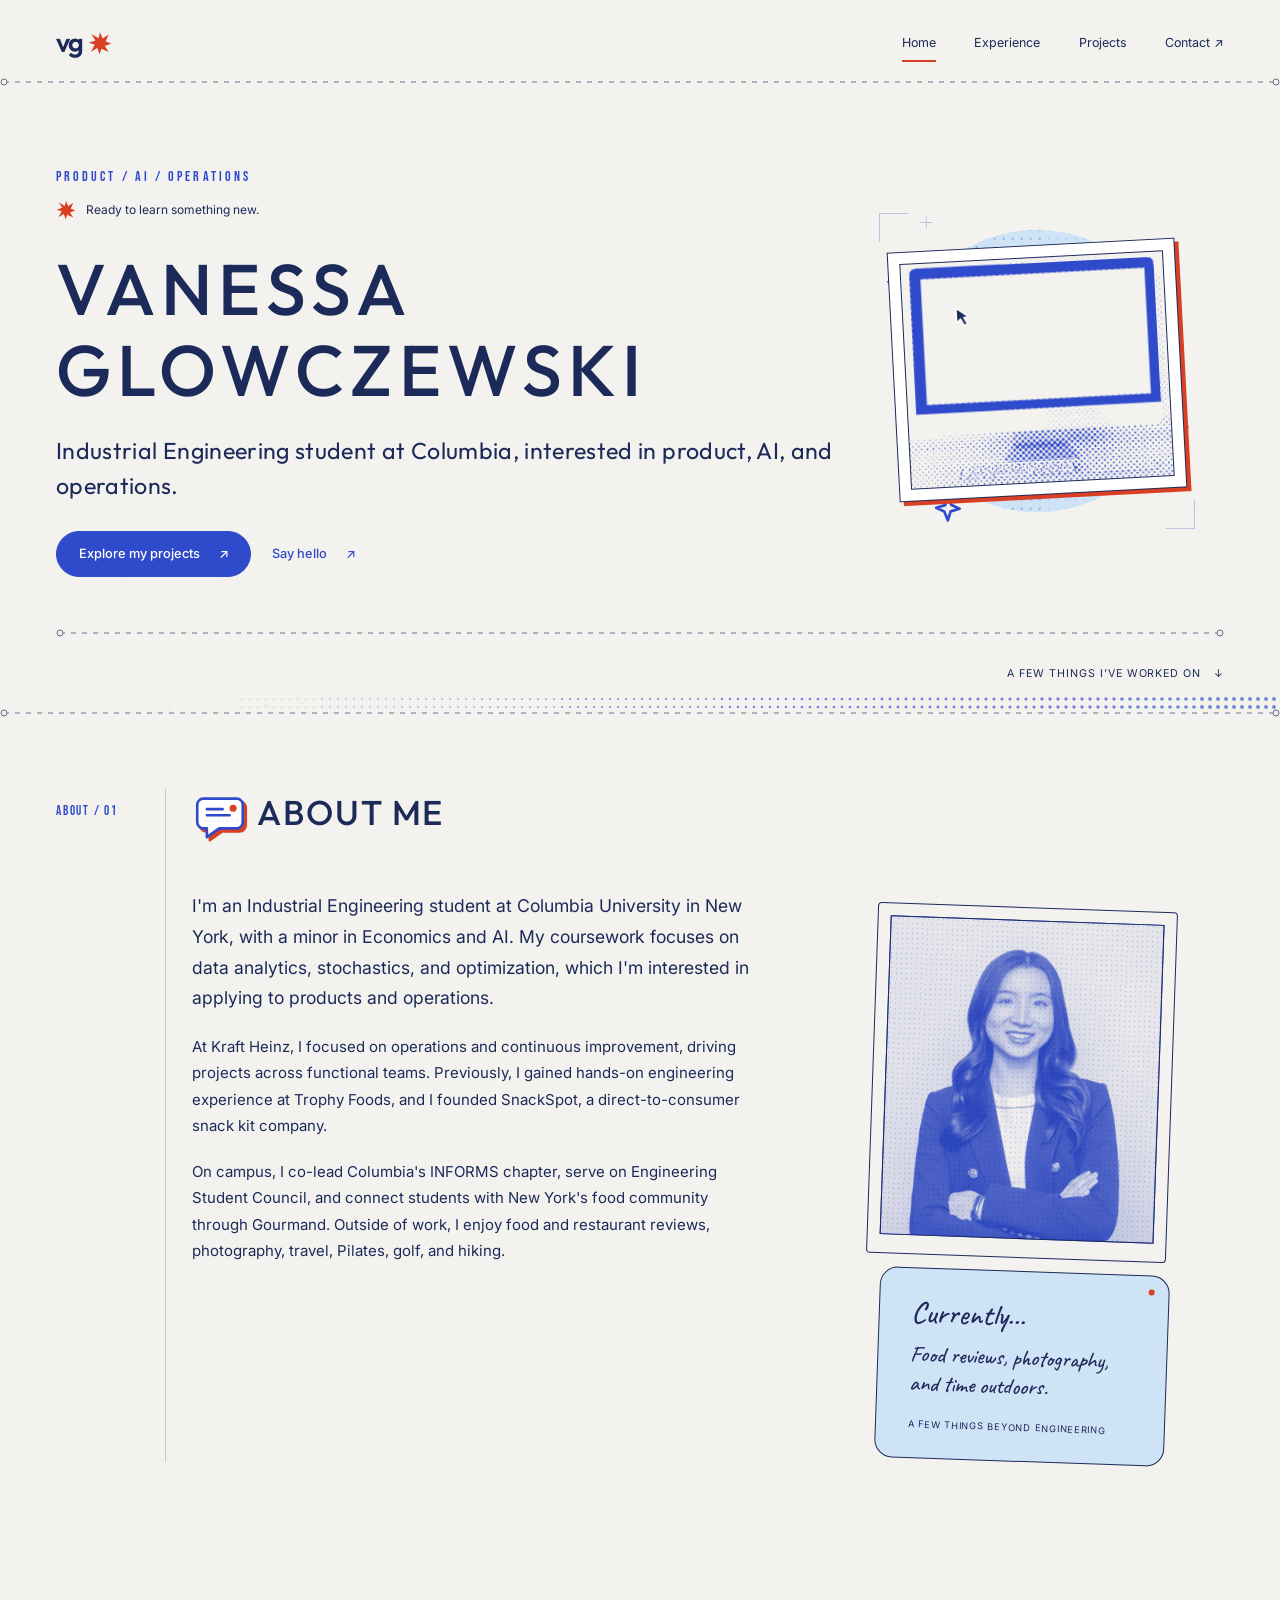
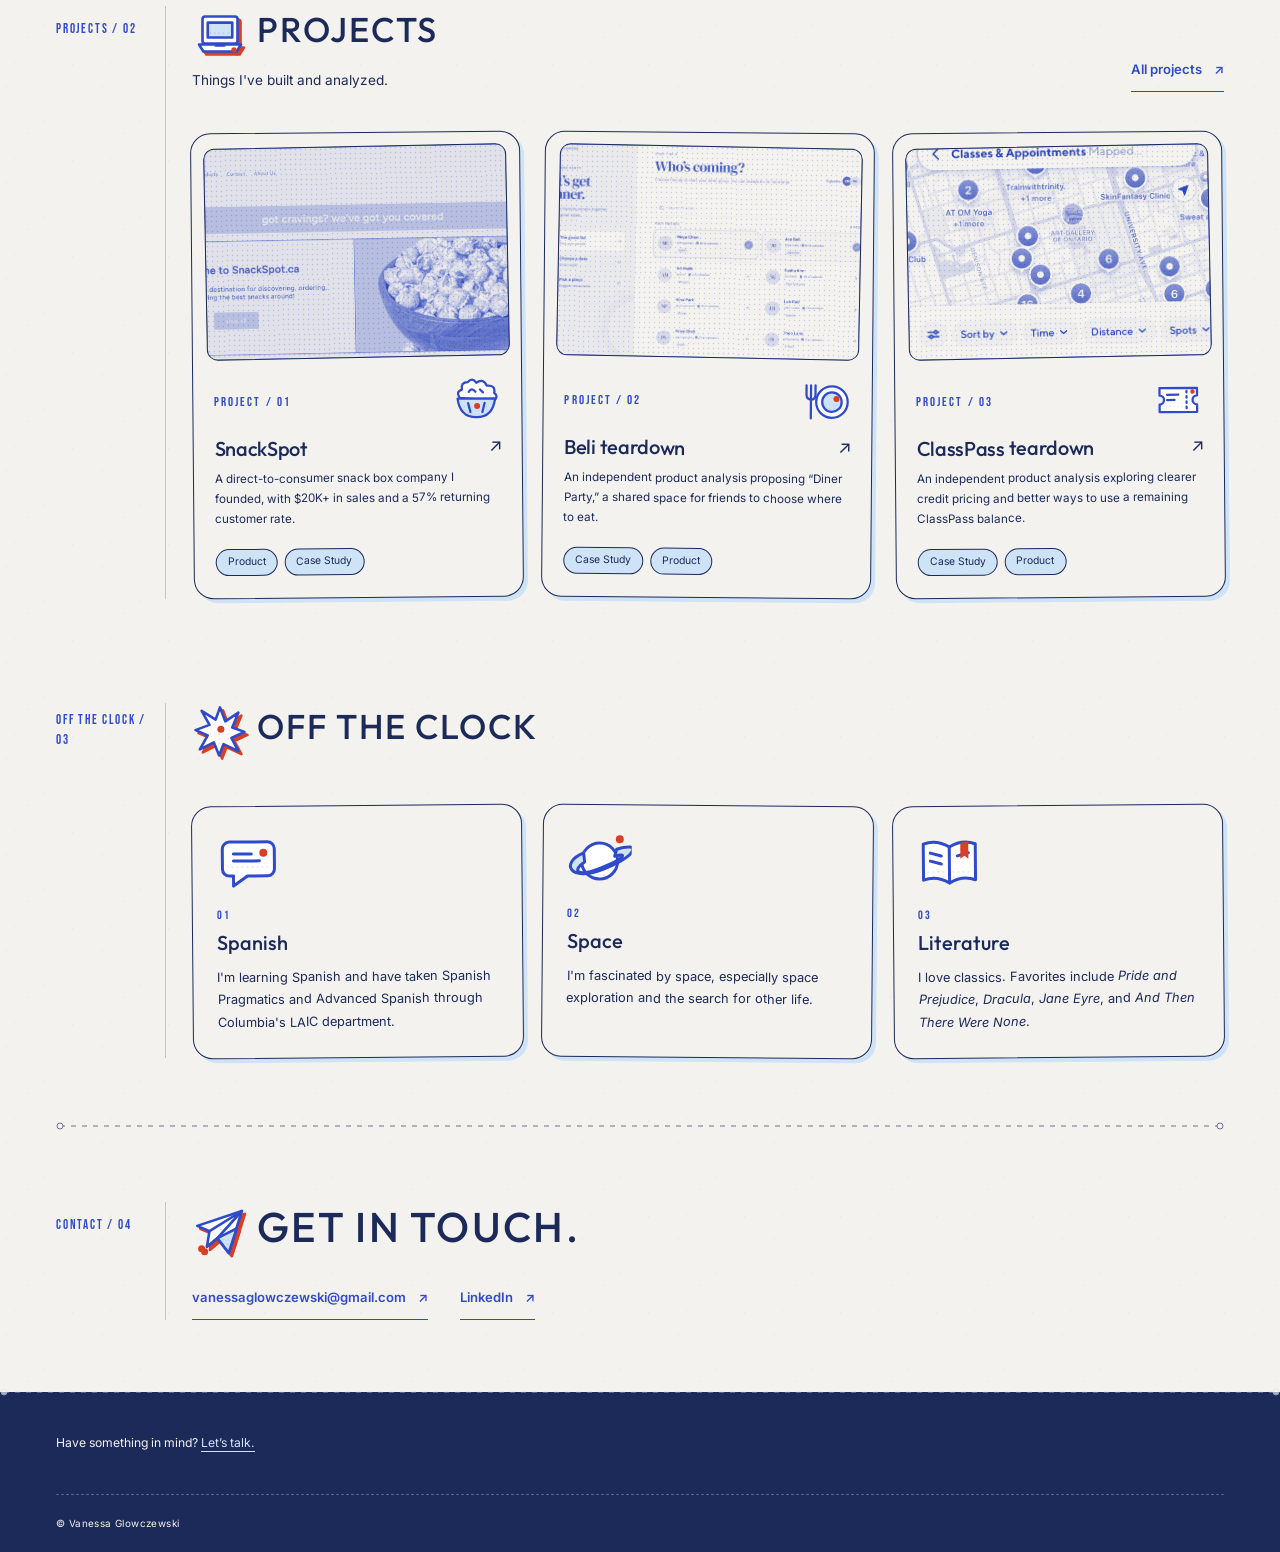
==== commit 83a0244a: "updated books" ====
--- a/index.html
+++ b/index.html
@@ -112,8 +112,8 @@
         <div class="section-header"><h2 id="off-clock-title"><img class="section-icon" src="assets/icons/starburst.svg" width="56" height="56" alt="" aria-hidden="true">Off the clock</h2></div>
         <div class="off-clock-grid">
           <article class="interest-card"><img class="interest-icon" src="assets/icons/speech-bubble.svg" width="64" height="64" alt="" aria-hidden="true"><span class="label interest-number">01</span><h3>Spanish</h3><p>I'm learning Spanish and have taken Spanish Pragmatics and Advanced Spanish through Columbia's LAIC department.</p></article>
-          <article class="interest-card"><img class="interest-icon" src="assets/icons/ringed-planet.svg" width="64" height="64" alt="" aria-hidden="true"><span class="label interest-number">02</span><h3>Space</h3><p>I'm fascinated by space, especially space exploration and the search for alien life.</p></article>
-          <article class="interest-card"><img class="interest-icon" src="assets/icons/open-book.svg" width="64" height="64" alt="" aria-hidden="true"><span class="label interest-number">03</span><h3>Literature</h3><p>I love classics. Favorites include <em>War and Peace</em>, <em>Dracula</em>, <em>Jane Eyre</em>, and <em>And Then There Were None</em>.</p></article>
+          <article class="interest-card"><img class="interest-icon" src="assets/icons/ringed-planet.svg" width="64" height="64" alt="" aria-hidden="true"><span class="label interest-number">02</span><h3>Space</h3><p>I'm fascinated by space, especially space exploration and the search for other life.</p></article>
+          <article class="interest-card"><img class="interest-icon" src="assets/icons/open-book.svg" width="64" height="64" alt="" aria-hidden="true"><span class="label interest-number">03</span><h3>Literature</h3><p>I love classics. Favorites include <em>Pride and Prejudice</em>, <em>Dracula</em>, <em>Jane Eyre</em>, and <em>And Then There Were None</em>.</p></article>
         </div>
       </div>
     </section>
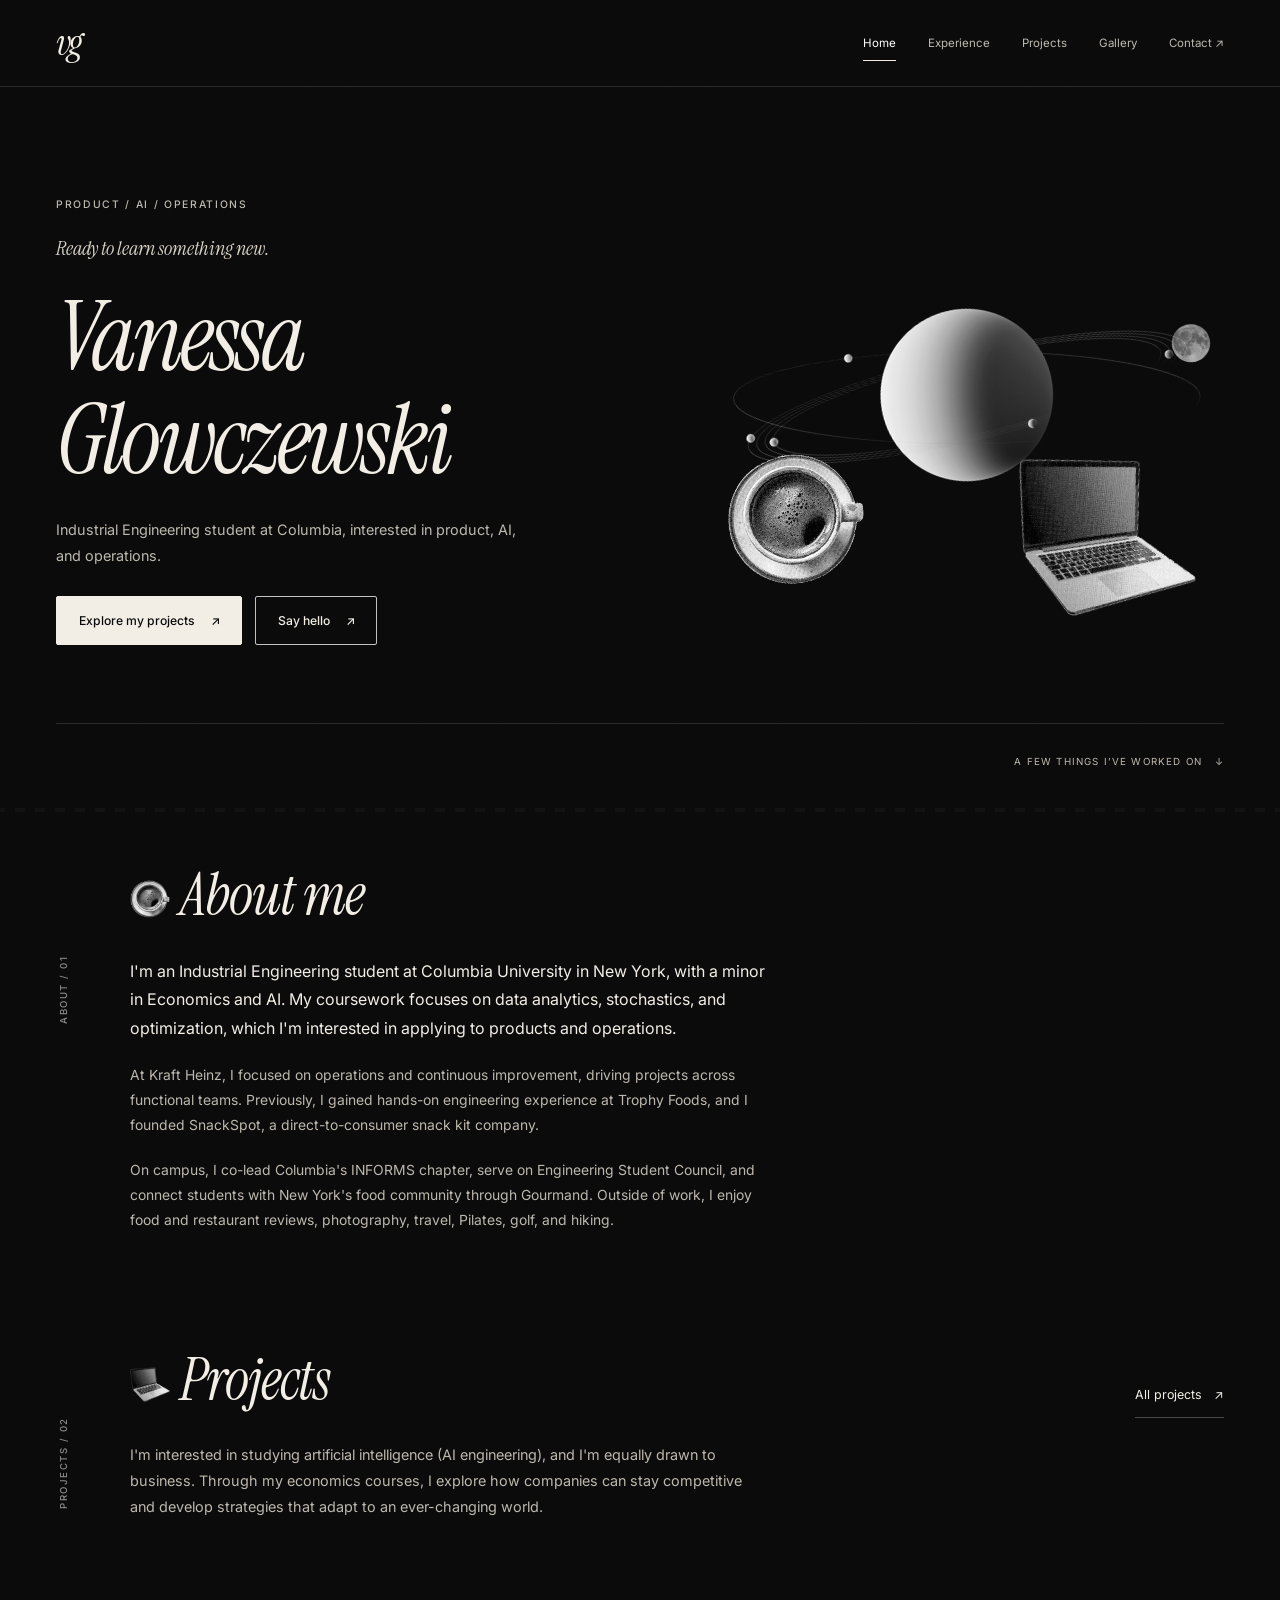
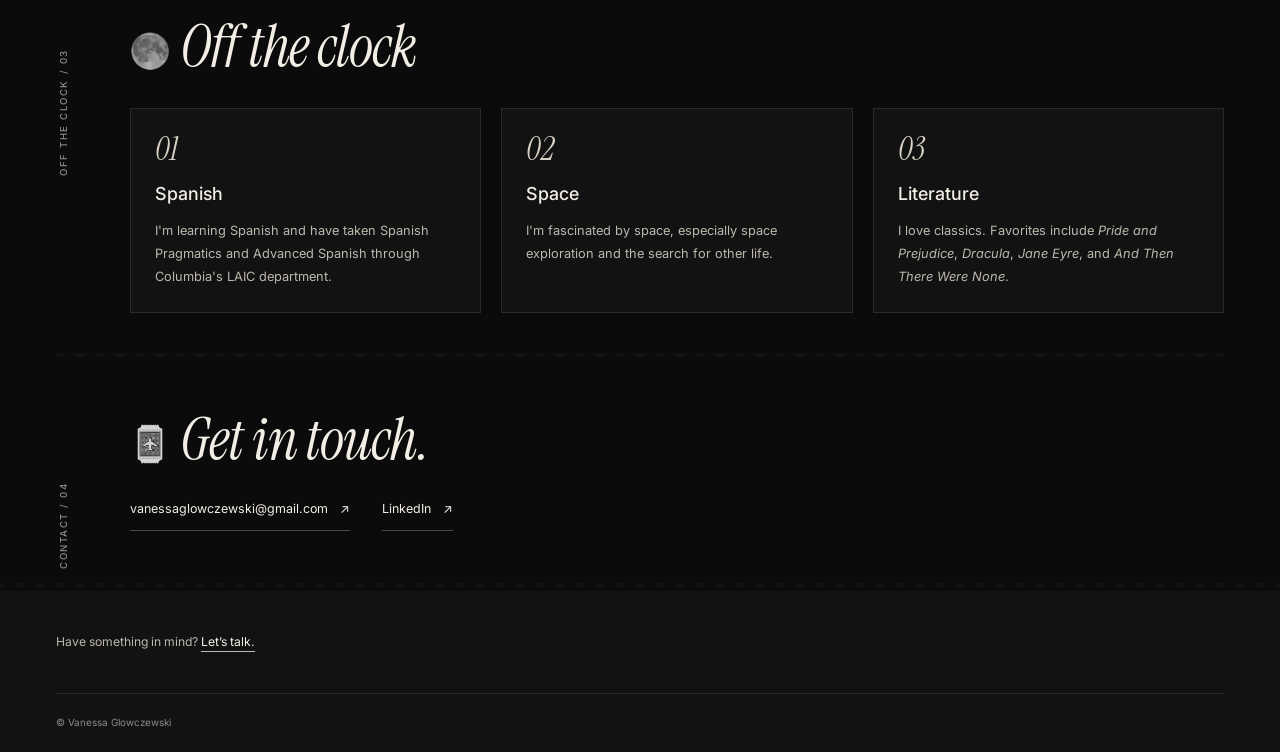
==== commit bc253bb5: "Redesign: dark film theme and gallery" ====
--- a/index.html
+++ b/index.html
@@ -15,22 +15,21 @@
   <meta name="twitter:image" content="https://vglowczewski.github.io/assets/images/social-preview.png">
   <meta name="twitter:card" content="summary_large_image">
   <!-- SITE_META_END -->
-  <meta name="theme-color" content="#F4F2EE">
+  <meta name="theme-color" content="#0B0B0B">
   <link rel="icon" href="assets/favicon.svg" type="image/svg+xml">
   <link rel="preconnect" href="https://fonts.googleapis.com">
   <link rel="preconnect" href="https://fonts.gstatic.com" crossorigin>
-  <link href="https://fonts.googleapis.com/css2?family=Bebas+Neue&family=Caveat:wght@400;500&family=Inter:wght@400;500;600&family=Outfit:wght@400;500;600&display=swap" rel="stylesheet">
+  <link href="https://fonts.googleapis.com/css2?family=Instrument+Serif:ital@0;1&amp;family=Inter:wght@400;500;600&amp;display=swap" rel="stylesheet">
   <link rel="stylesheet" href="css/styles.css">
   <script src="js/site.js" defer></script>
-  <script src="js/projects.js" type="module"></script>
 </head>
-<body>
+<body class="home-page">
   <a class="skip-link" href="#main">Skip to content</a>
   <header class="site-header">
     <div class="container header-inner">
-      <a class="wordmark" href="index.html" aria-label="Vanessa Glowczewski, home">vg<img class="wordmark-star" src="assets/icons/brand-starburst.svg" width="24" height="24" alt="" aria-hidden="true"></a>
+      <a class="wordmark" href="index.html" aria-label="Vanessa Glowczewski, home">vg</a>
       <nav class="site-nav" aria-label="Main navigation">
-        <a href="index.html" aria-current="page">Home</a><a href="experience.html">Experience</a><a href="projects.html">Projects</a><a href="contact.html">Contact <span aria-hidden="true">&nbsp;↗</span></a>
+        <a href="index.html" aria-current="page">Home</a><a href="experience.html">Experience</a><a href="projects.html">Projects</a><a href="gallery.html">Gallery</a><a href="contact.html">Contact <span aria-hidden="true">&nbsp;↗</span></a>
       </nav>
     </div>
   </header>
@@ -39,7 +38,7 @@
       <div class="container hero-inner">
         <div class="hero-copy">
           <p class="hero-label">PRODUCT / AI / OPERATIONS</p>
-          <p class="hero-kicker"><img class="tiny-star" src="assets/icons/brand-starburst.svg" width="20" height="20" alt="" aria-hidden="true"> Ready to learn something new.</p>
+          <p class="hero-kicker"> Ready to learn something new.</p>
           <h1 id="hero-title">Vanessa<br>Glowczewski</h1>
           <p class="hero-position">Industrial Engineering student at Columbia, interested in product, AI, and operations.</p>
           <div class="button-row">
@@ -47,51 +46,24 @@
             <a class="button button-subtle" href="contact.html">Say hello <span aria-hidden="true">↗</span></a>
           </div>
         </div>
-        <div class="hero-art" role="img" aria-label="Halftone photos: a computer, a cup of coffee, and a ringed planet">
-          <img class="hero-disc" src="assets/graphics/hero-disc.svg" width="400" height="400" alt="" aria-hidden="true">
-          <div class="hero-print print-computer" aria-hidden="true">
-            <div class="print-photo">
-              <img src="assets/images/hero-computer.webp" width="640" height="548" alt="" aria-hidden="true" fetchpriority="high">
-              <span class="print-overlay computer-click"></span>
-              <span class="print-overlay computer-cursor"><img src="assets/graphics/computer-cursor.svg" width="24" height="30" alt="" aria-hidden="true"></span>
-            </div>
-          </div>
-          <div class="hero-print print-coffee" aria-hidden="true">
-            <div class="print-photo">
-              <img src="assets/images/hero-coffee.webp" width="640" height="640" alt="" aria-hidden="true">
-              <span class="print-overlay coffee-ripples"><span></span><span></span></span>
-            </div>
-          </div>
-          <div class="hero-print print-planet" aria-hidden="true">
-            <div class="print-photo">
-              <img src="assets/images/hero-planet.webp" width="640" height="480" alt="" aria-hidden="true">
-              <span class="print-overlay planet-orbit"><span class="planet-moon"></span></span>
-            </div>
-          </div>
+        <div class="hero-art" role="img" aria-label="Grayscale Saturn with an orbiting moon, a coffee cup, and a laptop">
+          <img class="hero-object hero-saturn" src="assets/images/objects/saturn.webp" width="558" height="221" alt="" aria-hidden="true" fetchpriority="high">
+          <span class="moon-orbit" aria-hidden="true"><span class="orbiting-moon"><img src="assets/images/objects/moon.webp" width="248" height="248" alt="" aria-hidden="true"></span></span>
+          <img class="hero-object hero-coffee" src="assets/images/objects/coffee.webp" width="543" height="520" alt="" aria-hidden="true">
+          <img class="hero-object hero-laptop" src="assets/images/objects/laptop.webp" width="850" height="731" alt="" aria-hidden="true">
         </div>
+
         <div class="hero-bottom"><a href="#selected-work">A few things I’ve worked on <span aria-hidden="true">↓</span></a></div>
       </div>
     </section>
     <section class="container section-shell about-section" id="about-me" aria-labelledby="about-title">
       <div class="section-rail"><span class="label">About / 01</span></div>
       <div>
-        <div class="section-header"><h2 id="about-title"><img class="section-icon" src="assets/icons/speech-bubble.svg" width="56" height="56" alt="" aria-hidden="true">About me</h2></div>
-        <div class="about-layout">
-          <div class="about-copy">
+        <div class="section-header"><h2 id="about-title"><img class="section-icon" src="assets/images/objects/coffee.webp" width="40" height="40" alt="" aria-hidden="true">About me</h2></div>
+        <div class="about-copy">
             <p class="lead">I'm an Industrial Engineering student at Columbia University in New York, with a minor in Economics and AI. My coursework focuses on data analytics, stochastics, and optimization, which I'm interested in applying to products and operations.</p>
             <p>At Kraft Heinz, I focused on operations and continuous improvement, driving projects across functional teams. Previously, I gained hands-on engineering experience at Trophy Foods, and I founded SnackSpot, a direct-to-consumer snack kit company.</p>
             <p>On campus, I co-lead Columbia's INFORMS chapter, serve on Engineering Student Council, and connect students with New York's food community through Gourmand. Outside of work, I enjoy food and restaurant reviews, photography, travel, Pilates, golf, and hiking.</p>
-          </div>
-          <div class="about-personal">
-            <figure class="polaroid">
-              <div class="polaroid-photo"><img src="assets/images/vanessa-glowczewski.jpg" width="640" height="640" alt="Vanessa Glowczewski smiling in a navy blazer." loading="lazy" decoding="async"></div>
-            </figure>
-            <aside class="sticky-note" aria-labelledby="currently-title">
-              <h2 id="currently-title">Currently…</h2>
-              <p>Food reviews, photography,<br>and time outdoors.</p>
-              <small>A few things beyond engineering</small>
-            </aside>
-          </div>
         </div>
       </div>
     </section>
@@ -99,28 +71,27 @@
       <div class="section-rail"><span class="label">Projects / 02</span></div>
       <div>
         <div class="section-header">
-          <div><h2 id="work-title"><img class="section-icon" src="assets/icons/laptop.svg" width="56" height="56" alt="" aria-hidden="true">Projects</h2><p>Things I've built and analyzed.</p></div>
+          <h2 id="work-title"><img class="section-icon" src="assets/images/objects/laptop.webp" width="40" height="40" alt="" aria-hidden="true">Projects</h2>
           <a class="text-link" href="projects.html">All projects <span aria-hidden="true">↗</span></a>
         </div>
-        <div class="projects-grid featured-grid" data-project-grid data-limit="3" aria-busy="true"><p>Loading projects…</p></div>
-        <noscript><p class="noscript-note">Project cards need JavaScript. You can still read every <a href="projects.html#project-index">case study in the project index</a>.</p></noscript>
+        <p class="projects-blurb">I'm interested in studying artificial intelligence (AI engineering), and I'm equally drawn to business. Through my economics courses, I explore how companies can stay competitive and develop strategies that adapt to an ever-changing world.</p>
       </div>
     </section>
     <section class="container section-shell off-clock-section" id="off-the-clock" aria-labelledby="off-clock-title">
       <div class="section-rail"><span class="label">OFF THE CLOCK / 03</span></div>
       <div>
-        <div class="section-header"><h2 id="off-clock-title"><img class="section-icon" src="assets/icons/starburst.svg" width="56" height="56" alt="" aria-hidden="true">Off the clock</h2></div>
+        <div class="section-header"><h2 id="off-clock-title"><img class="section-icon" src="assets/images/objects/moon.webp" width="40" height="40" alt="" aria-hidden="true">Off the clock</h2></div>
         <div class="off-clock-grid">
-          <article class="interest-card"><img class="interest-icon" src="assets/icons/speech-bubble.svg" width="64" height="64" alt="" aria-hidden="true"><span class="label interest-number">01</span><h3>Spanish</h3><p>I'm learning Spanish and have taken Spanish Pragmatics and Advanced Spanish through Columbia's LAIC department.</p></article>
-          <article class="interest-card"><img class="interest-icon" src="assets/icons/ringed-planet.svg" width="64" height="64" alt="" aria-hidden="true"><span class="label interest-number">02</span><h3>Space</h3><p>I'm fascinated by space, especially space exploration and the search for other life.</p></article>
-          <article class="interest-card"><img class="interest-icon" src="assets/icons/open-book.svg" width="64" height="64" alt="" aria-hidden="true"><span class="label interest-number">03</span><h3>Literature</h3><p>I love classics. Favorites include <em>Pride and Prejudice</em>, <em>Dracula</em>, <em>Jane Eyre</em>, and <em>And Then There Were None</em>.</p></article>
+          <article class="interest-card"><span class="interest-number">01</span><h3>Spanish</h3><p>I'm learning Spanish and have taken Spanish Pragmatics and Advanced Spanish through Columbia's LAIC department.</p></article>
+          <article class="interest-card"><span class="interest-number">02</span><h3>Space</h3><p>I'm fascinated by space, especially space exploration and the search for other life.</p></article>
+          <article class="interest-card"><span class="interest-number">03</span><h3>Literature</h3><p>I love classics. Favorites include <em>Pride and Prejudice</em>, <em>Dracula</em>, <em>Jane Eyre</em>, and <em>And Then There Were None</em>.</p></article>
         </div>
       </div>
     </section>
     <section class="container section-shell contact-strip" id="get-in-touch" aria-labelledby="contact-strip-title">
       <div class="section-rail"><span class="label">Contact / 04</span></div>
       <div>
-        <h2 id="contact-strip-title"><img class="section-icon" src="assets/icons/paper-plane.svg" width="56" height="56" alt="" aria-hidden="true">Get in touch.</h2>
+        <h2 id="contact-strip-title"><img class="section-icon" src="assets/images/objects/stamp.webp" width="40" height="40" alt="" aria-hidden="true">Get in touch.</h2>
         <div class="contact-strip-links">
           <a class="text-link" href="mailto:vanessaglowczewski@gmail.com" data-contact="email"><span data-contact-value>vanessaglowczewski@gmail.com</span> <span aria-hidden="true">↗</span></a>
           <a class="text-link" href="https://www.linkedin.com/in/vanessa-glowczewski/" data-contact="linkedin">LinkedIn <span aria-hidden="true">↗</span></a>
--- a/css/styles.css
+++ b/css/styles.css
@@ -1,320 +1,237 @@
 :root {
-  /* The complete palette. Change colors here. */
-  --cobalt: #2F4BCB;
-  --navy: #1C2A5A;
-  --sky: #CFE3F7;
-  --paper: #F4F2EE;
+  /* The complete interface palette. Photos retain their own luminance/color. */
+  --black: #0B0B0B;
+  --charcoal: #121212;
+  --surface: #1A1A1A;
+  --line: #2A2A2A;
+  --muted: #8C8C8C;
+  --warm-gray: #BDB8AE;
+  --beige: #D8D1C5;
+  --off-white: #F2EEE6;
   --white: #FFFFFF;
-  --red: #D93F22;
-  --ink: var(--navy);
-  --font-heading: "Outfit", sans-serif;
-  --font-label: "Bebas Neue", sans-serif;
+  --font-display: "Instrument Serif", Georgia, serif;
   --font-body: "Inter", sans-serif;
-  --font-note: "Caveat", cursive;
   --page-width: 1200px;
-  --line: 1px solid rgb(28 42 90 / 22%);
-  --frame: 1.5px solid var(--navy);
-  --halftone: url("data:image/svg+xml,%3Csvg xmlns='http://www.w3.org/2000/svg' width='5' height='5'%3E%3Ccircle cx='1.5' cy='1.5' r='.7' fill='%232F4BCB'/%3E%3C/svg%3E");
-}
-
+  /* Set to 1 for a black-and-white gallery, 0 for color. */
+  --gallery-grayscale: 0;
+}
 * { box-sizing: border-box; }
 html { scroll-behavior: smooth; scroll-padding-top: 2rem; }
-body { margin: 0; color: var(--ink); background: var(--paper) url("../assets/graphics/paper-grain.svg"); font-family: var(--font-body); font-size: .9375rem; line-height: 1.75; -webkit-font-smoothing: antialiased; }
+body { margin: 0; color: var(--off-white); background: var(--black); font: 400 .9375rem/1.8 var(--font-body); -webkit-font-smoothing: antialiased; }
+body::after { position: fixed; z-index: 20; inset: 0; background: url("../assets/textures/film-grain.svg"); opacity: .055; mix-blend-mode: soft-light; pointer-events: none; content: ""; }
 body, button, a { -webkit-tap-highlight-color: transparent; }
 button, a { touch-action: manipulation; }
-::selection { background: var(--sky); color: var(--ink); }
-a { color: var(--cobalt); text-decoration-color: currentColor; text-underline-offset: 4px; text-decoration-thickness: 1px; }
-a:hover { color: var(--navy); }
-a, button { transition: color .18s ease, background-color .18s ease, transform .2s ease, box-shadow .2s ease; }
-:focus-visible { outline: 3px solid var(--cobalt); outline-offset: 5px; }
+::selection { background: var(--beige); color: var(--black); }
+a { color: var(--off-white); text-decoration-color: var(--warm-gray); text-underline-offset: 5px; text-decoration-thickness: 1px; }
+a:hover { color: var(--beige); }
+a, button { transition: color .2s ease, background-color .2s ease, transform .25s ease; }
+:focus-visible { outline: 2px solid var(--white); outline-offset: 5px; }
 button { font: inherit; cursor: pointer; }
+button[hidden], [hidden] { display: none !important; }
 img, svg { display: block; max-width: 100%; }
 img { height: auto; }
 h1, h2, h3, p { margin-top: 0; }
-h1, h2, h3 { font-family: var(--font-heading); font-weight: 500; line-height: 1.18; }
-h1, h2 { text-transform: uppercase; letter-spacing: .055em; }
-h1 { font-size: clamp(2.5rem, 6vw, 4.75rem); }
-h2 { font-size: clamp(1.8rem, 4vw, 2.6rem); }
-h3 { font-size: 1.5rem; }
+h1, h2 { font-family: var(--font-display); font-weight: 400; font-style: italic; line-height: 1.08; letter-spacing: -.02em; }
+h1 { font-size: clamp(3rem, 7vw, 5.5rem); }
+h2 { font-size: clamp(2.4rem, 4.5vw, 3.8rem); }
+h3 { font: 500 1.2rem/1.4 var(--font-body); }
 p { margin-bottom: 1.25rem; }
-button[hidden], [hidden] { display: none !important; }
 .container { width: min(var(--page-width), calc(100% - 2.5rem)); margin-inline: auto; }
 .sr-only { position: absolute; width: 1px; height: 1px; padding: 0; margin: -1px; overflow: hidden; clip-path: inset(50%); white-space: nowrap; border: 0; }
-.skip-link { position: fixed; left: 1rem; top: -6rem; z-index: 10; background: var(--white); padding: .75rem 1rem; color: var(--ink); }
+.skip-link { position: fixed; top: -6rem; left: 1rem; z-index: 30; padding: .75rem 1rem; background: var(--off-white); color: var(--black); }
 .skip-link:focus { top: 1rem; }
-.label { display: inline-block; margin-bottom: 1rem; color: var(--cobalt); font-family: var(--font-label); font-size: .875rem; font-weight: 400; line-height: 1.5; letter-spacing: .14em; text-transform: uppercase; }
-.label-on-color { padding: .25rem 0; }
-.text-link { display: inline-flex; align-items: center; gap: .75rem; font-size: .82rem; font-weight: 600; text-decoration: none; border-bottom: 1px solid; padding-block: .3rem; min-height: 44px; }
-.arrow { font-family: var(--font-body); font-weight: 400; }
-.button { display: inline-flex; min-height: 46px; align-items: center; justify-content: center; gap: 1.2rem; border: var(--frame); border-radius: 999px; background: transparent; color: var(--cobalt); padding: .75rem 1.35rem; font-size: .8rem; font-weight: 500; line-height: 1.4; text-decoration: none; }
-.button:hover { background: var(--ink); color: var(--white); transform: translateY(-2px); }
-.button-primary { border-color: var(--cobalt); background: var(--cobalt); color: var(--white); }
-.button-primary:hover { background: var(--navy); border-color: var(--navy); }
-.button-subtle { border-color: transparent; padding-inline: .5rem; }
-.button-subtle:hover { color: var(--cobalt); background: transparent; }
-.button-row { display: flex; flex-wrap: wrap; align-items: center; gap: .7rem; }
-.site-header { position: relative; background: var(--paper); }
-.header-inner { display: flex; justify-content: space-between; align-items: center; min-height: 86px; gap: 1rem; }
-.wordmark { display: inline-flex; align-items: center; gap: .35rem; text-decoration: none; color: var(--ink); font-family: var(--font-heading); font-size: 1.7rem; font-weight: 600; letter-spacing: -.07em; }
-.wordmark-star { width: 24px; height: 24px; }
-.site-nav { display: flex; gap: clamp(.9rem, 3vw, 2.5rem); align-items: center; }
-.site-nav a { position: relative; display: inline-flex; align-items: center; min-height: 44px; color: var(--ink); text-decoration: none; font-size: .78rem; }
-.site-nav a:hover { color: var(--cobalt); }
-.site-nav a[aria-current="page"]::after { position: absolute; right: 0; bottom: 3px; left: 0; height: 2px; background: var(--red); content: ""; }
+.label, .hero-label, .contact-service { display: inline-block; color: var(--warm-gray); font: 500 .65rem/1.7 var(--font-body); letter-spacing: .16em; text-transform: uppercase; }
+.label { margin-bottom: 1rem; }
+.text-link { display: inline-flex; align-items: center; gap: .75rem; min-height: 44px; padding-block: .3rem; border-bottom: 1px solid rgb(255 255 255 / 25%); font-size: .78rem; text-decoration: none; }
+.arrow { font-family: var(--font-body); font-style: normal; font-weight: 400; }
+.button { display: inline-flex; align-items: center; justify-content: center; gap: 1rem; min-height: 46px; padding: .8rem 1.35rem; border: 1px solid var(--off-white); border-radius: 2px; color: var(--off-white); background: transparent; font-size: .76rem; font-weight: 500; text-decoration: none; }
+.button:hover { color: var(--black); background: var(--beige); border-color: var(--beige); transform: translateY(-2px); }
+.button-primary { color: var(--black); background: var(--off-white); }
+.button-subtle { border-color: rgb(255 255 255 / 75%); }
+.button-row { display: flex; flex-wrap: wrap; align-items: center; gap: .8rem; }
+.site-header { border-bottom: 1px solid var(--line); background: var(--black); }
+.header-inner { display: flex; flex-direction: column; align-items: flex-start; justify-content: space-between; gap: .1rem; padding-block: .7rem; }
+.wordmark { color: var(--off-white); font: italic 2.3rem/1.1 var(--font-display); letter-spacing: -.07em; text-decoration: none; }
+.site-nav { display: flex; width: 100%; justify-content: space-between; align-items: center; gap: .5rem; }
+.site-nav a { position: relative; display: inline-flex; align-items: center; min-height: 44px; color: var(--warm-gray); font-size: .65rem; text-decoration: none; }
+.site-nav a:hover, .site-nav a[aria-current="page"] { color: var(--white); }
+.site-nav a[aria-current="page"]::after { position: absolute; right: 0; bottom: 4px; left: 0; height: 1px; background: var(--off-white); content: ""; }
 .hero { position: relative; isolation: isolate; overflow: hidden; }
-.hero-inner { position: relative; display: grid; gap: 1.5rem; padding-block: 3.5rem 1.75rem; }
-.hero-copy { position: relative; z-index: 1; min-width: 0; }
-.hero-label { margin-bottom: .8rem; color: var(--cobalt); font-family: var(--font-label); font-size: .875rem; line-height: 1.5; letter-spacing: .22em; }
-.hero-kicker { display: flex; align-items: center; gap: .6rem; margin-bottom: 1.75rem; font-size: .75rem; line-height: 1.6; }
-.tiny-star { width: 20px; height: 20px; flex: 0 0 auto; }
-.hero h1 { position: relative; margin-bottom: 1.5rem; color: var(--navy); font-size: clamp(1.7rem, 6.9vw, 5.7rem); letter-spacing: .09em; line-height: 1.13; font-weight: 500; }
-.hero-position { margin-bottom: .85rem; font-family: var(--font-heading); font-size: clamp(1.1rem, 2vw, 1.45rem); line-height: 1.5; letter-spacing: .015em; }
+.hero::before { position: absolute; z-index: -1; inset: 0; background: radial-gradient(ellipse at 65% 45%, transparent 25%, rgb(11 11 11 / 80%) 100%); pointer-events: none; content: ""; }
+.hero-inner { display: grid; gap: 1.5rem; padding-block: 3.5rem 2.25rem; }
+.hero-copy { position: relative; z-index: 2; min-width: 0; }
+.hero-label { margin-bottom: 1.25rem; }
+.hero-kicker { margin-bottom: 1.4rem; color: var(--beige); font: italic 1.25rem/1.5 var(--font-display); }
+.hero h1 { margin-bottom: 1.5rem; font-size: clamp(2.65rem, 12vw, 6rem); letter-spacing: -.035em; }
+.hero-position { max-width: 470px; margin-bottom: .85rem; color: var(--warm-gray); font-size: .9rem; line-height: 1.8; }
 .hero .button-row { margin-top: 1.7rem; }
-.hero-bottom { position: relative; display: flex; flex-wrap: wrap; gap: 1rem; justify-content: flex-end; align-items: center; padding-top: 1.25rem; margin-top: 1.25rem; font-size: .67rem; letter-spacing: .09em; text-transform: uppercase; }
-.hero-bottom a { display: inline-flex; align-items: center; min-height: 44px; color: var(--ink); text-decoration: none; gap: .8rem; }
-.hero-bottom a:hover { color: var(--cobalt); }
-.hero-art { position: relative; isolation: isolate; width: min(100%, 250px); aspect-ratio: 1; margin: .6rem auto 1rem; }
-.hero-disc { position: absolute; inset: 0; width: 100%; height: 100%; }
-.hero-print { --tilt: -3deg; position: absolute; left: 10%; top: 15%; width: 80%; padding: clamp(7px, 1.2vw, 12px); border: 1px solid var(--navy); background: var(--white); box-shadow: 4px 4px 0 var(--red); opacity: 0; transform: rotate(var(--tilt)) scale(.95); animation-duration: 25.05s; animation-timing-function: linear; animation-iteration-count: infinite; animation-fill-mode: both; pointer-events: none; }
-.print-photo { position: relative; outline: .75px solid var(--navy); overflow: hidden; }
-.print-photo > img { width: 100%; }
-.print-computer { opacity: 1; transform: rotate(var(--tilt)) scale(1); animation-name: print-computer; }
-.print-coffee { --tilt: 3deg; top: 10%; animation-name: print-coffee; }
-.print-planet { --tilt: -2deg; top: 19%; animation-name: print-planet; }
-/* Three 8s holds and .35s crossfades, including the wrap to the computer. */
-@keyframes print-computer {
-  0%, 31.9361%, 100% { opacity: 1; transform: rotate(var(--tilt)) scale(1); }
-  33.3333%, 98.6028% { opacity: 0; transform: rotate(var(--tilt)) scale(.95); }
-}
-@keyframes print-coffee {
-  0%, 31.9361%, 66.6667%, 100% { opacity: 0; transform: rotate(var(--tilt)) scale(.95); }
-  33.3333%, 65.2695% { opacity: 1; transform: rotate(var(--tilt)) scale(1); }
-}
-@keyframes print-planet {
-  0%, 65.2695%, 100% { opacity: 0; transform: rotate(var(--tilt)) scale(.95); }
-  66.6667%, 98.6028% { opacity: 1; transform: rotate(var(--tilt)) scale(1); }
-}
-.print-overlay { position: absolute; pointer-events: none; }
-/* Original screen -> cropped bounds: x 6.6712–92.3806%, y 6.6535–62.9628%. */
-.computer-cursor { left: 20%; top: 20%; width: 6%; min-width: 12px; max-width: 20px; animation: cursor-path 25.05s ease-in-out infinite; }
-.computer-cursor img { width: 100%; }
-@keyframes cursor-path {
-  0%, 33.3333%, 100% { left: 20%; top: 20%; }
-  10% { left: 45%; top: 32%; }
-  20%, 25% { left: 68%; top: 46%; }
-  31.9361% { left: 40%; top: 24%; }
-}
-.computer-click { left: 68%; top: 46%; width: 12px; height: 12px; border: 1px solid var(--navy); outline: 1px solid var(--white); border-radius: 50%; opacity: 0; animation: cursor-click 25.05s ease-out infinite; }
-@keyframes cursor-click {
-  0%, 22%, 25%, 100% { opacity: 0; transform: translate(-50%, -50%) scale(.4); }
-  23% { opacity: .65; transform: translate(-50%, -50%) scale(1); }
-  24.5% { opacity: 0; transform: translate(-50%, -50%) scale(1.8); }
-}
-/* Coordinates come from tools/hero-prints.json, after the square mug crop. */
-.coffee-ripples { left: 50%; top: 47.5007%; width: 59.988%; height: 59.988%; transform: translate(-50%, -50%); border-radius: 50%; overflow: hidden; }
-.coffee-ripples span { position: absolute; inset: 0; border: 1.5px solid var(--paper); border-radius: 50%; opacity: 0; animation: coffee-ripple 3.6s ease-out infinite; }
-.coffee-ripples span:nth-child(2) { animation-delay: -1.8s; }
-@keyframes coffee-ripple {
-  0% { opacity: 0; transform: scale(.25); }
-  18% { opacity: .5; }
-  100% { opacity: 0; transform: scale(1); }
-}
-/* The ellipse is centered on the cropped planet, and tilted with its rings. */
-.planet-orbit { left: 6%; top: 35.1765%; width: 88%; height: 32%; transform: rotate(-13deg); }
-.planet-moon { position: absolute; width: 3.5%; aspect-ratio: 1; border: 1.5px solid var(--white); border-radius: 50%; background: var(--cobalt); offset-path: ellipse(50% 50% at 50% 50%); offset-distance: 0%; offset-rotate: 0deg; animation: moon-orbit 6s linear infinite; }
-@keyframes moon-orbit {
+.hero-bottom { display: flex; justify-content: flex-end; margin-top: 1rem; border-top: 1px solid var(--line); padding-top: 1rem; font-size: .61rem; letter-spacing: .12em; text-transform: uppercase; }
+.hero-bottom a { display: inline-flex; align-items: center; gap: .8rem; min-height: 44px; color: var(--warm-gray); text-decoration: none; }
+.hero-art { position: relative; isolation: isolate; width: min(100%, 300px); aspect-ratio: 1; margin: 0 auto; }
+.hero-object { position: absolute; height: auto; pointer-events: none; }
+.hero-saturn { z-index: 1; left: 3%; top: 27%; width: 94%; transform: rotate(-13deg); transform-origin: 50.1792% 50%; }
+.hero-coffee { z-index: 3; left: 2%; top: 57%; width: 28%; transform: rotate(-8deg); animation: coffee-float 17s ease-in-out infinite; }
+.hero-laptop { z-index: 2; left: 59%; top: 58%; width: 38%; transform: rotate(6deg); animation: laptop-float 21s ease-in-out infinite; }
+.moon-orbit { position: absolute; z-index: 2; left: 4.17%; top: 33.615%; width: 92%; height: 24%; transform: rotate(-13deg); pointer-events: none; }
+.orbiting-moon { position: absolute; width: 9%; aspect-ratio: 1; offset-path: ellipse(50% 50% at 50% 50%); offset-rotate: 0deg; animation: lunar-orbit 30s linear infinite; }
+.orbiting-moon img { width: 100%; }
+@keyframes coffee-float { 0%, 100% { transform: translateY(0) rotate(-8deg); } 50% { transform: translateY(-3px) rotate(-8deg); } }
+@keyframes laptop-float { 0%, 100% { transform: translateY(0) rotate(6deg); } 50% { transform: translateY(3px) rotate(6deg); } }
+@keyframes lunar-orbit {
   0% { offset-distance: 0%; opacity: 1; }
   45% { offset-distance: 45%; opacity: 1; }
   50% { offset-distance: 50%; opacity: 0; }
   95% { offset-distance: 95%; opacity: 0; }
   100% { offset-distance: 100%; opacity: 1; }
 }
-/* Responsive SVGs keep their circular ticket notches round at every width. */
-.off-clock-section, .page-intro, .timeline-section, .site-footer { position: relative; }
-.site-header::before, .hero::before, .hero-bottom::before, .off-clock-section::before, .page-intro::before, .timeline-section::before, .site-footer::before { content: ""; position: absolute; left: 0; right: 0; bottom: 0; height: 8px; background: url("../assets/graphics/ticket-rule.svg") center / 100% 8px no-repeat; opacity: .65; pointer-events: none; }
-.hero-bottom::before, .timeline-section::before, .site-footer::before { top: -4px; bottom: auto; }
-.site-footer::before { background-image: url("../assets/graphics/ticket-rule-sky.svg"); }
-.case-study .site-footer::before { background-image: url("../assets/graphics/ticket-rule.svg"); }
-.hero::after { content: ""; position: absolute; left: 0; right: 0; bottom: 8px; height: 12px; background: url("../assets/graphics/halftone-ramp.svg") center / 100% 12px no-repeat; opacity: .65; pointer-events: none; }
+.hero::after, .page-intro::after, .off-clock-section::after, .timeline-section::before, .site-footer::before { position: absolute; left: 0; right: 0; bottom: 0; height: 12px; background: var(--black) url("../assets/textures/film-strip.svg") repeat-x center; pointer-events: none; content: ""; }
+.timeline-section::before, .site-footer::before { top: 0; bottom: auto; }
 .section-shell { padding-block: 4rem; }
+.home-page .section-shell { padding-block: 2.5rem; }
+.home-page .section-header { margin-bottom: 1.5rem; }
+.projects-blurb { max-width: 70ch; margin-bottom: 0; color: var(--warm-gray); font-size: .9rem; }
 .section-rail { display: none; }
-.section-rail .label { margin: 0; }
 .section-header { display: flex; align-items: end; justify-content: space-between; gap: 1.5rem; margin-bottom: 2.3rem; }
 .section-header h2 { margin-bottom: .4rem; }
-.section-header p { margin-bottom: 0; font-size: .85rem; }
-.section-icon { display: block; width: 56px; height: 56px; margin-bottom: .75rem; }
-.section-icon, .page-heading-icon { filter: drop-shadow(3px 3px 0 var(--red)); }
-.projects-grid { display: grid; gap: 2.5rem; }
-.project-card { --tilt: -.5deg; position: relative; display: flex; flex-direction: column; min-width: 0; margin: 0; padding: .8rem .8rem 1.4rem; border: var(--frame); border-radius: 20px; background: var(--paper); box-shadow: 4px 4px 0 var(--sky); transform: rotate(var(--tilt)); transition: transform .22s ease, box-shadow .22s ease; }
-.project-card:nth-child(even) { --tilt: .5deg; }
-.project-card:hover, .project-card:focus-within { transform: rotate(0) translateY(-4px); box-shadow: 4px 4px 0 var(--sky); }
-/* Isolated screen/multiply layers tint only the image, never its caption. */
-.project-thumb, .polaroid-photo { position: relative; isolation: isolate; background: var(--cobalt); overflow: hidden; border: 1px solid var(--navy); }
-.project-thumb { border-radius: 11px; transform: rotate(-.6deg); }
-.project-card:nth-child(even) .project-thumb { transform: rotate(.6deg); }
-.project-thumb img, .polaroid-photo img { filter: grayscale(1) contrast(1.08); mix-blend-mode: screen; }
-.project-thumb::before, .polaroid-photo::before { position: absolute; z-index: 1; inset: 0; background: var(--paper); mix-blend-mode: multiply; content: ""; pointer-events: none; }
-.project-thumb::after, .polaroid-photo::after { position: absolute; z-index: 2; inset: 0; opacity: .23; background-image: var(--halftone); mix-blend-mode: multiply; content: ""; pointer-events: none; }
-.project-thumb img { width: 100%; aspect-ratio: 10 / 7; object-fit: cover; }
-.project-placeholder { display: block; aspect-ratio: 10 / 7; background: var(--sky); }
-.project-thumb.is-placeholder::before { display: none; }
-.project-info { display: flex; flex-direction: column; flex: 1; padding: 1.2rem .65rem 0; }
-.project-meta { display: flex; align-items: center; justify-content: space-between; gap: .5rem; margin-bottom: .65rem; }
-.project-graphic { width: 48px; height: 48px; flex: 0 0 auto; }
-.project-meta .label { margin: 0; font-size: .8rem; letter-spacing: .16em; }
-.project-card h3 { margin-bottom: .6rem; font-size: 1.35rem; letter-spacing: -.015em; }
-.project-card h3 a { display: flex; justify-content: space-between; gap: .4rem; color: var(--ink); text-decoration: none; }
-.project-card h3 a:hover { color: var(--cobalt); }
-.project-card h3 .arrow { font-size: 1.1rem; }
-.project-card p { margin-bottom: 1.2rem; font-size: .79rem; line-height: 1.7; }
+.section-header p { margin-bottom: 0; color: var(--warm-gray); font-size: .82rem; }
+.section-icon, .page-heading-icon { display: inline-block; width: 40px; height: 40px; margin: 0 .65rem 0 0; vertical-align: middle; object-fit: contain; filter: grayscale(1); }
+.page-heading-icon { display: block; margin-bottom: 1.25rem; }
+.projects-grid { display: grid; gap: 1.75rem; }
+.project-card { display: flex; flex-direction: column; min-width: 0; margin: 0; padding: .8rem .8rem 1.3rem; border: 1px solid var(--line); background: var(--charcoal); transition: transform .25s ease; }
+.project-card:hover, .project-card:focus-within { transform: translateY(-3px); }
+.project-thumb, .polaroid-photo, .gallery-photo { position: relative; isolation: isolate; border: 1px solid rgb(255 255 255 / 25%); }
+.project-thumb { margin: 0 6px 8px 0; }
+.project-thumb::before, .polaroid-photo::before { position: absolute; z-index: -1; inset: 6px -7px -7px 6px; border: 1px solid rgb(255 255 255 / 25%); content: ""; }
+.project-thumb::after, .polaroid-photo::after, .gallery-photo::after { position: absolute; z-index: 1; inset: 0; background: url("../assets/textures/film-grain.svg"); opacity: .045; mix-blend-mode: soft-light; pointer-events: none; content: ""; }
+.project-thumb > img { width: 100%; aspect-ratio: 10 / 7; object-fit: cover; filter: grayscale(1) contrast(1.05); }
+.frame-number { position: absolute; z-index: 2; left: 8px; bottom: 8px; padding: .12rem .4rem; border: 1px solid var(--line); color: var(--beige); background: var(--black); font: 400 .6rem/1.6 var(--font-body); letter-spacing: .12em; pointer-events: none; }
+.project-placeholder { display: block; aspect-ratio: 10 / 7; background: var(--surface); }
+.project-info { display: flex; flex-direction: column; flex: 1; padding: 1.2rem .4rem 0; }
+.project-meta { margin-bottom: .55rem; }
+.project-meta .label { margin: 0; font-size: .61rem; }
+.project-card h3 { margin-bottom: .65rem; font-size: 1.12rem; }
+.project-card h3 a { display: flex; justify-content: space-between; gap: .4rem; color: var(--off-white); text-decoration: none; }
+.project-card h3 a:hover { color: var(--beige); }
+.project-card p { margin-bottom: 1.25rem; color: var(--warm-gray); font-size: .77rem; line-height: 1.8; }
 .tags { display: flex; flex-wrap: wrap; gap: .4rem; margin-top: auto; }
-.tag { padding: .2rem .7rem; border: 1px solid var(--navy); border-radius: 30px; font-size: .65rem; line-height: 1.8; background: var(--sky); color: var(--navy); }
-.work-section { padding-bottom: 3rem; }
+.tag { padding: .2rem .5rem; border: 1px solid var(--line); color: var(--beige); font-size: .58rem; letter-spacing: .06em; line-height: 1.7; }
+.about-layout { display: grid; gap: 3rem; }
+.about-copy { max-width: 650px; }
+.about-copy p { color: var(--warm-gray); font-size: .87rem; }
+.about-copy .lead { color: var(--off-white); font-size: 1rem; }
 .about-personal { min-width: 0; }
+.polaroid { max-width: 300px; margin: 0 auto 2rem; padding: 0 7px 7px 0; }
+.polaroid img { width: 100%; aspect-ratio: 6 / 7; object-fit: cover; filter: grayscale(1) contrast(1.05); }
+.sticky-note { max-width: 300px; margin: 1.5rem auto 0; padding: 1.5rem; border: 1px solid rgb(255 255 255 / 25%); }
+.sticky-note h2, .sticky-note p, .sticky-note small { font-family: var(--font-display); font-weight: 400; font-style: italic; letter-spacing: 0; text-transform: none; }
+.sticky-note h2 { margin-bottom: .7rem; font-size: 2rem; }
+.sticky-note p { margin-bottom: .7rem; color: var(--beige); font-size: 1.5rem; line-height: 1.35; }
+.sticky-note small { color: var(--warm-gray); font-size: 1rem; }
+.off-clock-section { position: relative; }
 .off-clock-grid { display: grid; gap: 1.25rem; }
-.interest-card { --tilt: -.5deg; min-width: 0; padding: 1.5rem; border: var(--frame); border-radius: 20px; background: var(--paper); box-shadow: 4px 4px 0 var(--sky); transform: rotate(var(--tilt)); transition: transform .22s ease; }
-.interest-card:nth-child(even) { --tilt: .5deg; }
-.interest-card:hover { transform: rotate(0); box-shadow: 4px 4px 0 var(--sky); }
-.interest-icon { width: 64px; height: 64px; margin-bottom: .75rem; }
-.interest-number { display: block; margin-bottom: .35rem; font-size: .75rem; }
-.interest-card h3 { font-size: 1.25rem; margin-bottom: .8rem; }
-.interest-card p { margin: 0; font-size: .8rem; }
+.interest-card { min-width: 0; padding: 1.5rem; border: 1px solid var(--line); background: var(--charcoal); transition: transform .25s ease; }
+.interest-card:hover { transform: translateY(-3px); }
+.interest-number { display: block; margin-bottom: 1rem; color: var(--beige); font: italic 2rem/1 var(--font-display); }
+.interest-card h3 { margin-bottom: .8rem; font-size: 1.12rem; }
+.interest-card p { margin: 0; color: var(--warm-gray); font-size: .8rem; }
 .contact-strip h2 { margin-bottom: 1rem; }
 .contact-strip-links { display: flex; flex-wrap: wrap; gap: .8rem 2rem; }
 .contact-strip-links a { max-width: 100%; overflow-wrap: anywhere; }
 .contact-strip-links [data-contact-value] { min-width: 0; }
-.sticky-note { position: relative; max-width: 290px; margin: .8rem auto 0; padding: 1.7rem 2rem 1.4rem; border: var(--frame); border-radius: 18px; background: var(--sky); transform: rotate(2deg); }
-.sticky-note::before { content: ""; position: absolute; width: 6px; height: 6px; top: 13px; right: 14px; border-radius: 50%; background: var(--red); }
-.sticky-note h2, .sticky-note p { font-family: var(--font-note); text-transform: none; font-weight: 500; letter-spacing: 0; }
-.sticky-note h2 { font-size: 1.9rem; margin-bottom: .5rem; }
-.sticky-note p { font-size: 1.4rem; line-height: 1.3; margin-bottom: .7rem; }
-.sticky-note small { font-size: .58rem; letter-spacing: .08em; text-transform: uppercase; }
-.site-footer { --footer-text: var(--paper); --footer-link: var(--sky); background: var(--navy); color: var(--footer-text); }
-.site-footer a { color: var(--footer-link); }
-.site-footer a:hover { text-decoration-thickness: 2px; }
-.site-footer :focus-visible { outline-color: var(--sky); }
+.site-footer { position: relative; padding-top: 12px; background: var(--charcoal); }
 .footer-main { display: grid; gap: 1.5rem; padding-block: 2.5rem; }
-.footer-main p { margin: 0; font-size: .76rem; }
-.footer-bottom { display: flex; flex-wrap: wrap; justify-content: space-between; gap: .6rem; padding-block: 1.25rem; border-top: 1px dashed rgb(207 227 247 / 30%); font-size: .62rem; letter-spacing: .04em; }
-.page-intro { padding-block: 3.5rem 3rem; }
+.footer-main p { margin: 0; color: var(--warm-gray); font-size: .76rem; }
+.footer-bottom { display: flex; justify-content: space-between; padding-block: 1.25rem; border-top: 1px solid var(--line); color: var(--muted); font-size: .62rem; }
+.page-intro { position: relative; padding-block: 3.5rem 3rem; }
 .page-intro h1 { margin: .3rem 0 1rem; }
-.page-intro p { max-width: 570px; margin-bottom: 0; font-size: .92rem; }
-.page-heading-icon { display: block; width: 64px; height: 64px; margin-bottom: 1rem; }
-.intro-bottom { margin-top: 1.5rem; font-size: .7rem; }
+.page-intro p { max-width: 570px; margin-bottom: 0; color: var(--warm-gray); font-size: .9rem; }
 .filter-bar { display: flex; flex-wrap: wrap; gap: .5rem; margin-bottom: 1rem; }
-.filter-button { min-height: 44px; border: var(--frame); border-radius: 30px; padding: .45rem 1rem; background: transparent; color: var(--cobalt); font-size: .78rem; }
-.filter-button:hover { border-color: var(--cobalt); color: var(--cobalt); }
-.filter-button[aria-pressed="true"] { border-color: var(--cobalt); color: var(--white); background: var(--cobalt); }
-.filter-status { margin: 0 0 2.5rem; font-size: .72rem; }
+.filter-button { min-height: 44px; padding: .45rem 1rem; border: 1px solid rgb(255 255 255 / 25%); color: var(--beige); background: transparent; font-size: .75rem; }
+.filter-button:hover { border-color: var(--off-white); }
+.filter-button[aria-pressed="true"] { color: var(--black); background: var(--off-white); border-color: var(--off-white); }
+.filter-status { margin: 0 0 2rem; color: var(--muted); font-size: .72rem; }
 .all-projects { padding-top: 2.8rem; padding-bottom: 5rem; }
-.all-projects .projects-grid { row-gap: 3.25rem; }
-.noscript-note, .load-error { background: var(--paper); border: var(--line); padding: 1rem; font-size: .85rem; }
+.noscript-note, .load-error, .note { padding: 1rem; border: 1px solid var(--line); color: var(--warm-gray); background: var(--charcoal); font-size: .82rem; }
 .noscript-note a, .load-error a { display: inline-block; padding-block: .35rem; }
-.about-layout { display: grid; gap: 3rem; }
-.about-copy { max-width: 620px; }
-.about-copy h2 { font-size: 1.9rem; margin-bottom: 1.5rem; }
-.about-copy .lead { font-size: 1.1rem; }
-.note { font-size: .78rem; padding: .8rem 1rem; border-left: 2px solid var(--navy); background: var(--sky); }
-.polaroid { position: relative; max-width: 300px; margin: 1rem auto 0; padding: 12px 12px 18px; border: var(--frame); border-radius: 4px; background: var(--paper); transform: rotate(2deg); }
-.polaroid img { width: 100%; aspect-ratio: 6 / 7; object-fit: cover; }
-.polaroid figcaption { padding-top: 1rem; color: var(--cobalt); text-align: center; font-family: var(--font-label); font-size: .85rem; line-height: 1.6; letter-spacing: .1em; text-transform: uppercase; }
-.timeline { list-style: none; margin: 0; padding: 0; }
-.timeline > li { display: grid; gap: .65rem; position: relative; padding: 0 0 2.2rem 1.5rem; border-left: 1px solid rgb(47 75 203 / 30%); }
+.timeline-section { position: relative; }
+.timeline { margin: 0; padding: 0; list-style: none; }
+.timeline > li { display: grid; gap: .65rem; position: relative; padding: 0 0 2.5rem 1.5rem; border-left: 1px solid var(--line); }
 .timeline > li:last-child { padding-bottom: 0; }
-.timeline > li::before { content: ""; position: absolute; width: 7px; height: 7px; left: -4px; top: .5rem; border-radius: 50%; background: var(--cobalt); }
-.timeline .label { margin: 0; padding-inline: .35rem; justify-self: start; align-self: start; }
-.timeline h3 { font-size: 1.25rem; margin-bottom: .4rem; }
-.timeline p { margin: 0; max-width: 570px; font-size: .85rem; }
-.role-bullets { max-width: 570px; margin: .75rem 0 0; padding-left: 1.15rem; font-size: .85rem; list-style: disc; }
-.role-bullets li { margin-bottom: .65rem; padding-left: .2rem; }
-.role-bullets li:last-child { margin-bottom: 0; }
+.timeline > li::before { position: absolute; width: 5px; height: 5px; left: -3px; top: .6rem; background: var(--beige); content: ""; }
+.timeline .label { margin: 0; justify-self: start; align-self: start; }
+.timeline h3 { margin-bottom: .6rem; font-size: 1.08rem; }
+.timeline p { max-width: 640px; margin: 0; color: var(--warm-gray); font-size: .84rem; }
 .contact-layout { display: grid; gap: 3rem; }
-.contact-copy h2 { font-size: 2rem; max-width: 440px; }
-.contact-copy p { max-width: 410px; font-size: .87rem; }
-.contact-list { list-style: none; padding: 0; margin: 0; }
-.contact-item { border-bottom: var(--line); }
-.contact-item:first-child { border-top: var(--line); }
-.contact-item a, .contact-placeholder { display: flex; align-items: center; gap: 1rem; justify-content: space-between; padding: 1.2rem .3rem; color: var(--ink); text-decoration: none; font-size: .88rem; min-height: 76px; overflow-wrap: anywhere; }
-.contact-item a:hover { color: var(--cobalt); padding-inline: .75rem; }
-.contact-service { font-family: var(--font-label); color: var(--cobalt); letter-spacing: .14em; font-size: .9rem; }
-.contact-value { display: block; font-size: .85rem; }
-.contact-placeholder .contact-value { font-size: .73rem; }
-/* Case studies intentionally stay plain. */
-.case-study .site-footer { --footer-text: var(--navy); --footer-link: var(--cobalt); background: var(--paper); }
-.case-study .footer-bottom { border-top: 1px dashed rgb(28 42 90 / 22%); }
-.case-study .site-footer :focus-visible { outline-color: var(--cobalt); }
+.contact-copy h2 { max-width: 440px; font-size: clamp(2.3rem, 4vw, 3.3rem); }
+.contact-copy p { max-width: 450px; color: var(--warm-gray); font-size: .87rem; }
+.contact-list { margin: 0; padding: 0; list-style: none; }
+.contact-item { border-bottom: 1px solid var(--line); }
+.contact-item:first-child { border-top: 1px solid var(--line); }
+.contact-item a { display: flex; align-items: center; justify-content: space-between; gap: 1rem; min-height: 76px; padding: 1.2rem .2rem; color: var(--off-white); text-decoration: none; overflow-wrap: anywhere; }
+.contact-item a > span:first-child { min-width: 0; }
+.contact-item a:hover { color: var(--beige); }
+.contact-service { font-size: .64rem; }
+.contact-value { display: block; font-size: .8rem; }
 .case-container { width: min(760px, calc(100% - 2.5rem)); margin-inline: auto; }
-.case-header { padding-block: 2.5rem 2rem; }
-.back-link { display: inline-flex; min-height: 44px; align-items: center; margin-bottom: 2.5rem; color: var(--ink); font-size: .76rem; text-decoration: none; gap: .65rem; }
-.case-header h1 { font-size: clamp(2.25rem, 6vw, 4rem); line-height: 1.15; margin-bottom: 1.2rem; }
-.case-summary { font-size: 1.05rem; max-width: 650px; }
-.case-facts { display: flex; flex-wrap: wrap; gap: 1rem 3rem; padding-top: 1.2rem; border-top: var(--line); margin-top: 2rem; }
+.case-header { padding-block: 3rem 2.5rem; }
+.case-header > .label { display: block; }
+.back-link { display: inline-flex; align-items: center; gap: .65rem; min-height: 44px; margin-bottom: 2.5rem; color: var(--warm-gray); font-size: .76rem; text-decoration: none; }
+.case-header h1 { margin-bottom: 1.2rem; font-size: clamp(2.8rem, 7vw, 4.75rem); overflow-wrap: anywhere; }
+.case-summary { max-width: 650px; color: var(--warm-gray); font-size: 1rem; }
+.case-facts { display: flex; flex-wrap: wrap; gap: 1rem 3rem; margin-top: 2rem; padding-top: 1.2rem; border-top: 1px solid var(--line); }
 .case-facts div { max-width: 100%; }
 .case-facts dt { margin-bottom: .3rem; }
 .case-facts dd { margin: 0; font-size: .78rem; }
 .case-facts .label { margin: 0; }
 .case-figure { margin: 0 0 3rem; }
-.case-figure img { width: 100%; border: var(--line); border-radius: 3px; }
-.case-figure figcaption { padding-top: .75rem; font-size: .75rem; line-height: 1.65; }
+.case-figure img { width: 100%; border: 1px solid rgb(255 255 255 / 25%); filter: grayscale(1) contrast(1.05); }
+.case-figure figcaption { padding-top: .8rem; color: var(--beige); font: italic 1.2rem/1.5 var(--font-display); }
 .case-gallery { display: grid; grid-template-columns: repeat(auto-fit, minmax(min(100%, 210px), 1fr)); gap: 1.5rem; align-items: start; }
-.case-nav { display: flex; flex-wrap: wrap; column-gap: 1.2rem; padding-bottom: 1.2rem; border-bottom: var(--line); margin-bottom: 2.5rem; }
-.case-nav a { min-height: 44px; display: inline-flex; align-items: center; font-size: .75rem; color: var(--ink); }
-.case-nav a:hover { color: var(--cobalt); }
+.case-nav { display: flex; flex-wrap: wrap; gap: .2rem 1.2rem; margin-bottom: 2.5rem; padding-bottom: 1.2rem; border-bottom: 1px solid var(--line); }
+.case-nav a { display: inline-flex; align-items: center; min-height: 44px; color: var(--warm-gray); font-size: .75rem; }
 .case-section { padding-block: .5rem 2rem; }
 .case-section .label { margin-bottom: .6rem; }
-.case-section h2 { font-size: 1.7rem; letter-spacing: .04em; margin-bottom: 1rem; }
-.case-section p { font-size: .9rem; white-space: pre-line; }
-.case-links { padding: 0; list-style: none; display: grid; gap: .8rem; }
-.case-links a { color: var(--cobalt); }
-.case-links a:hover { color: var(--navy); }
+.case-section h2 { margin-bottom: 1rem; font-size: 2.7rem; }
+.case-section p { color: var(--warm-gray); font-size: .9rem; white-space: pre-line; }
+.case-links { display: grid; gap: .8rem; margin: 0; padding: 0; list-style: none; }
 .case-links .note { margin: 0; }
 .case-end { padding-block: 1.5rem 4rem; }
-
+.gallery-section { padding-top: 2.8rem; padding-bottom: 5rem; }
+.gallery-grid { display: grid; grid-template-columns: minmax(0, 1fr); gap: 2.5rem 1.5rem; }
+.gallery-card { min-width: 0; margin: 0; }
+.gallery-photo { display: block; color: inherit; }
+.gallery-photo img { width: 100%; aspect-ratio: 4 / 5; object-fit: cover; filter: grayscale(var(--gallery-grayscale)); }
+.gallery-caption { margin-top: .8rem; color: var(--beige); font: italic 1.35rem/1.4 var(--font-display); }
 @media (min-width: 640px) {
   .container { width: min(var(--page-width), calc(100% - 4rem)); }
-  .projects-grid { grid-template-columns: repeat(2, minmax(0, 1fr)); }
-  .section-icon { display: inline-block; margin: 0 .6rem 0 0; vertical-align: middle; }
-  .footer-main { grid-template-columns: 1fr auto; align-items: center; }
+  .header-inner { flex-direction: row; align-items: center; gap: 2rem; min-height: 86px; padding-block: 0; }
+  .site-nav { width: auto; justify-content: flex-end; gap: clamp(1rem, 2.5vw, 2rem); }
+  .site-nav a { font-size: .72rem; }
+  .projects-grid, .gallery-grid { grid-template-columns: repeat(2, minmax(0, 1fr)); }
+  .about-layout { grid-template-columns: 1.4fr 1fr; align-items: start; }
   .timeline > li { grid-template-columns: 145px 1fr; gap: 2rem; }
-  .about-layout { grid-template-columns: 1.4fr 1fr; align-items: start; }
-  .contact-layout { grid-template-columns: 1fr 1fr; gap: 4rem; }
-}
-@media (min-width: 960px) {
+  .contact-layout { grid-template-columns: 1fr 1fr; gap: 3rem; }
+}
+@media (min-width: 1000px) {
   .container { width: min(var(--page-width), calc(100% - 7rem)); }
-  .hero-inner { grid-template-columns: minmax(0, 1fr) 32%; align-items: center; gap: 1rem; padding-block: 5rem 1.25rem; }
-  .hero h1 { white-space: nowrap; font-size: clamp(3rem, 5.6vw, 5.5rem); }
-  .hero-art { width: min(100%, 360px); margin: 0 auto; }
+  .hero-inner { grid-template-columns: minmax(0, 1.2fr) minmax(0, 1fr); align-items: center; gap: 1rem 2rem; padding-block: 5rem 2rem; }
+  .hero h1 { font-size: clamp(4.5rem, 7.5vw, 7.2rem); }
+  .hero-art { width: 100%; max-width: 500px; }
   .hero-bottom { grid-column: 1 / -1; margin-top: 2.5rem; }
-  .section-shell { display: grid; grid-template-columns: 110px minmax(0, 1fr); gap: 1.6rem; padding-block: 4.5rem; }
-  .section-rail { display: block; padding-top: .55rem; padding-right: .9rem; border-right: var(--line); }
-  .section-rail .label { max-width: 90px; font-size: .8rem; letter-spacing: .14em; }
-  .featured-grid { grid-template-columns: repeat(3, minmax(0, 1fr)); gap: 1.3rem; }
+  .section-shell { display: grid; grid-template-columns: 34px minmax(0, 1fr); gap: 2.5rem; padding-block: 5rem; }
+  .home-page .section-shell { padding-block: 3rem; }
+  .section-rail { display: block; position: relative; }
+  .section-rail .label { position: absolute; top: 10rem; left: 0; width: max-content; margin: 0; color: var(--muted); transform: rotate(-90deg); transform-origin: 0 0; font-size: .6rem; }
+  .gallery-grid { grid-template-columns: repeat(3, minmax(0, 1fr)); }
   .off-clock-grid { grid-template-columns: repeat(3, minmax(0, 1fr)); }
-  .section-header { margin-bottom: 2.5rem; }
-  .section-header h2 { font-size: 2.15rem; }
-  .project-info { padding-inline: .5rem; }
-  .project-card h3 { font-size: 1.25rem; }
-  .project-card p { font-size: .73rem; }
-  .work-section { padding-bottom: 2rem; }
-  .page-intro { padding-block: 4rem; }
-  .page-intro .container { padding-left: calc(110px + 1.6rem); }
-  .all-projects { display: grid; grid-template-columns: 110px minmax(0, 1fr); gap: 1.6rem; padding-top: 3rem; }
-  .all-projects .section-rail { padding-top: .7rem; }
-  .all-projects .projects-grid { column-gap: 2rem; }
+  .page-intro { padding-block: 4.5rem 4rem; }
+  .page-intro .container { padding-left: calc(34px + 2.5rem); }
+  .all-projects { display: grid; grid-template-columns: 34px minmax(0, 1fr); gap: 2.5rem; }
   .about-layout { gap: 4rem; }
-}
-@media (hover: none) {
-  .project-card, .project-thumb, .project-card:nth-child(even) .project-thumb, .interest-card { transform: none; }
-}
-@media (max-width: 399px) {
-  .header-inner { flex-wrap: wrap; justify-content: center; gap: 0; padding-block: .5rem; }
-  .site-nav { width: 100%; justify-content: space-between; gap: .5rem; }
 }
 @media (prefers-reduced-motion: reduce) {
   html { scroll-behavior: auto; }
   *, *::before, *::after { transition: none !important; animation: none !important; }
-  .project-card, .project-card:hover, .project-card:focus-within, .project-thumb, .project-card:nth-child(even) .project-thumb, .polaroid, .sticky-note, .interest-card, .interest-card:hover, .button:hover { transform: none; }
-  .hero-print { opacity: 0; transform: rotate(var(--tilt)) scale(1); }
-  .print-computer { opacity: 1; }
-  .print-overlay { display: none; }
-}
+  .button:hover, .project-card:hover, .project-card:focus-within, .interest-card:hover { transform: none; }
+  .orbiting-moon { offset-distance: 18%; opacity: 1; }
+}
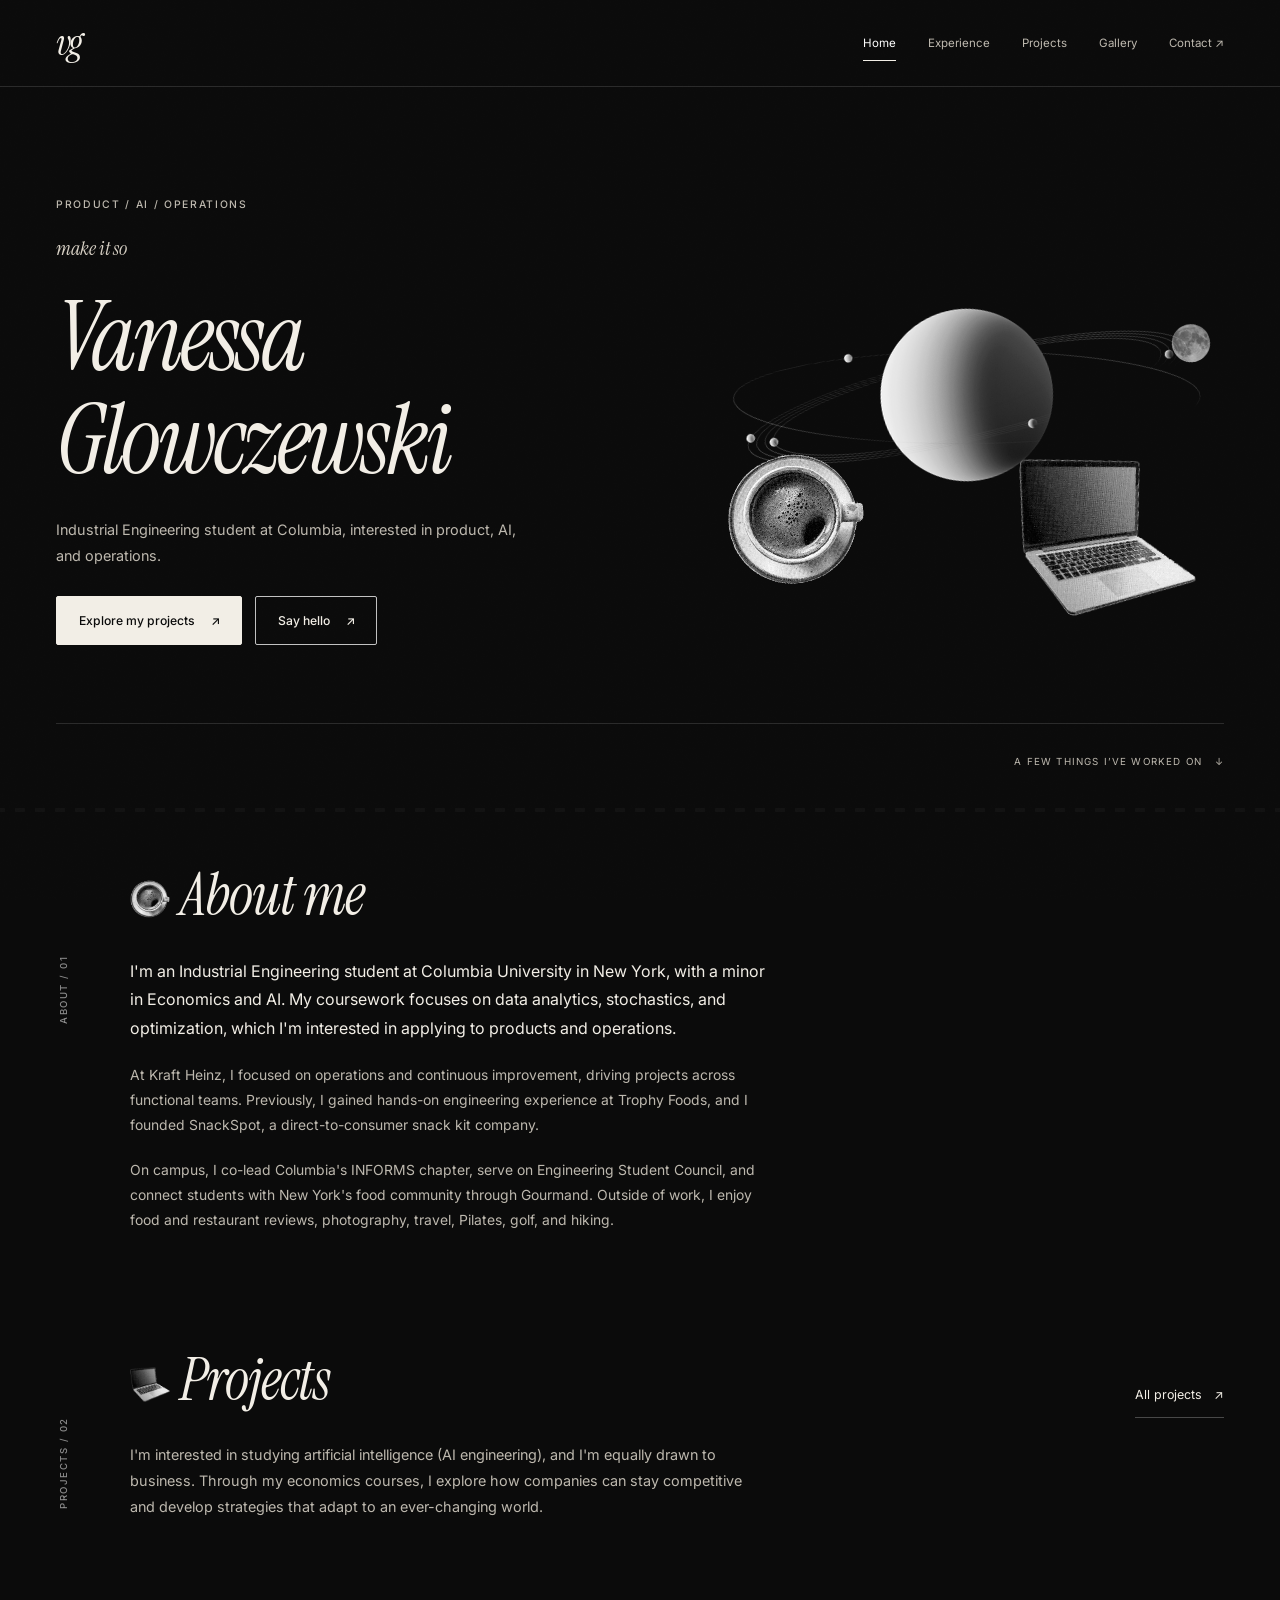
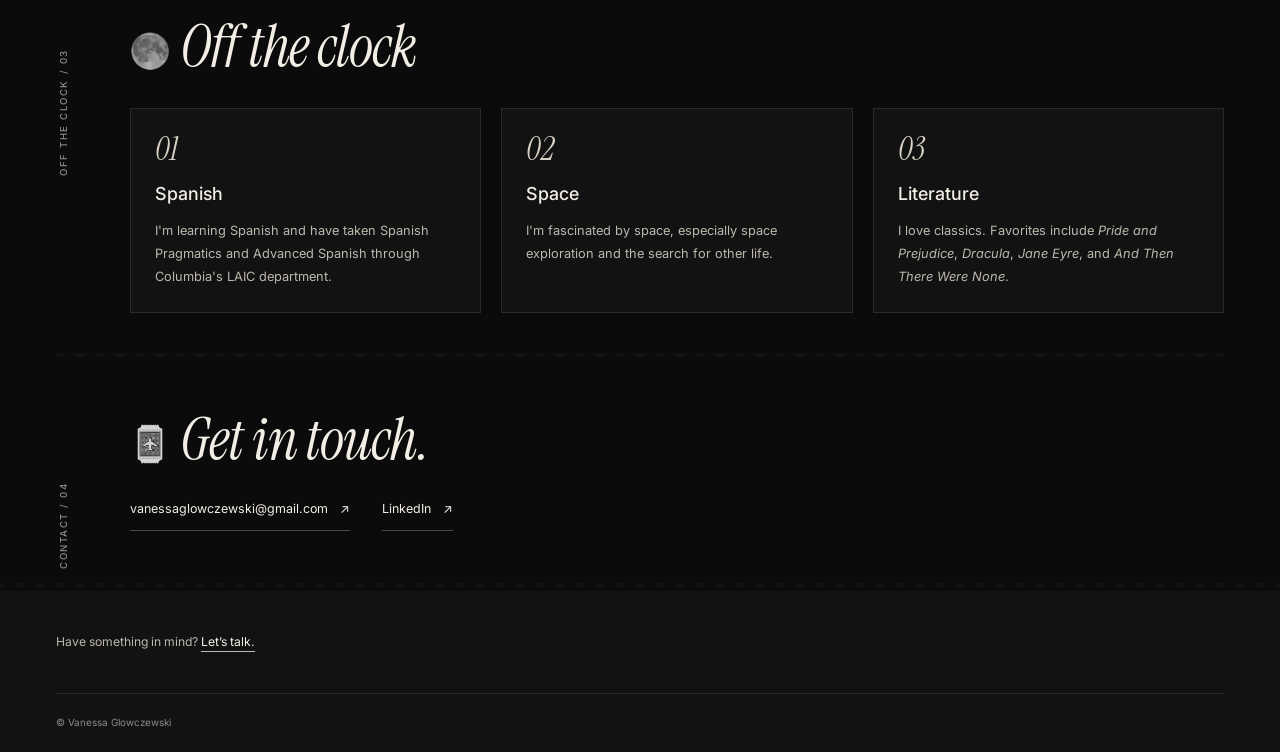
==== commit 7ac9905f: "updated tagline home page" ====
--- a/index.html
+++ b/index.html
@@ -38,7 +38,7 @@
       <div class="container hero-inner">
         <div class="hero-copy">
           <p class="hero-label">PRODUCT / AI / OPERATIONS</p>
-          <p class="hero-kicker"> Ready to learn something new.</p>
+          <p class="hero-kicker"> make it so </p>
           <h1 id="hero-title">Vanessa<br>Glowczewski</h1>
           <p class="hero-position">Industrial Engineering student at Columbia, interested in product, AI, and operations.</p>
           <div class="button-row">
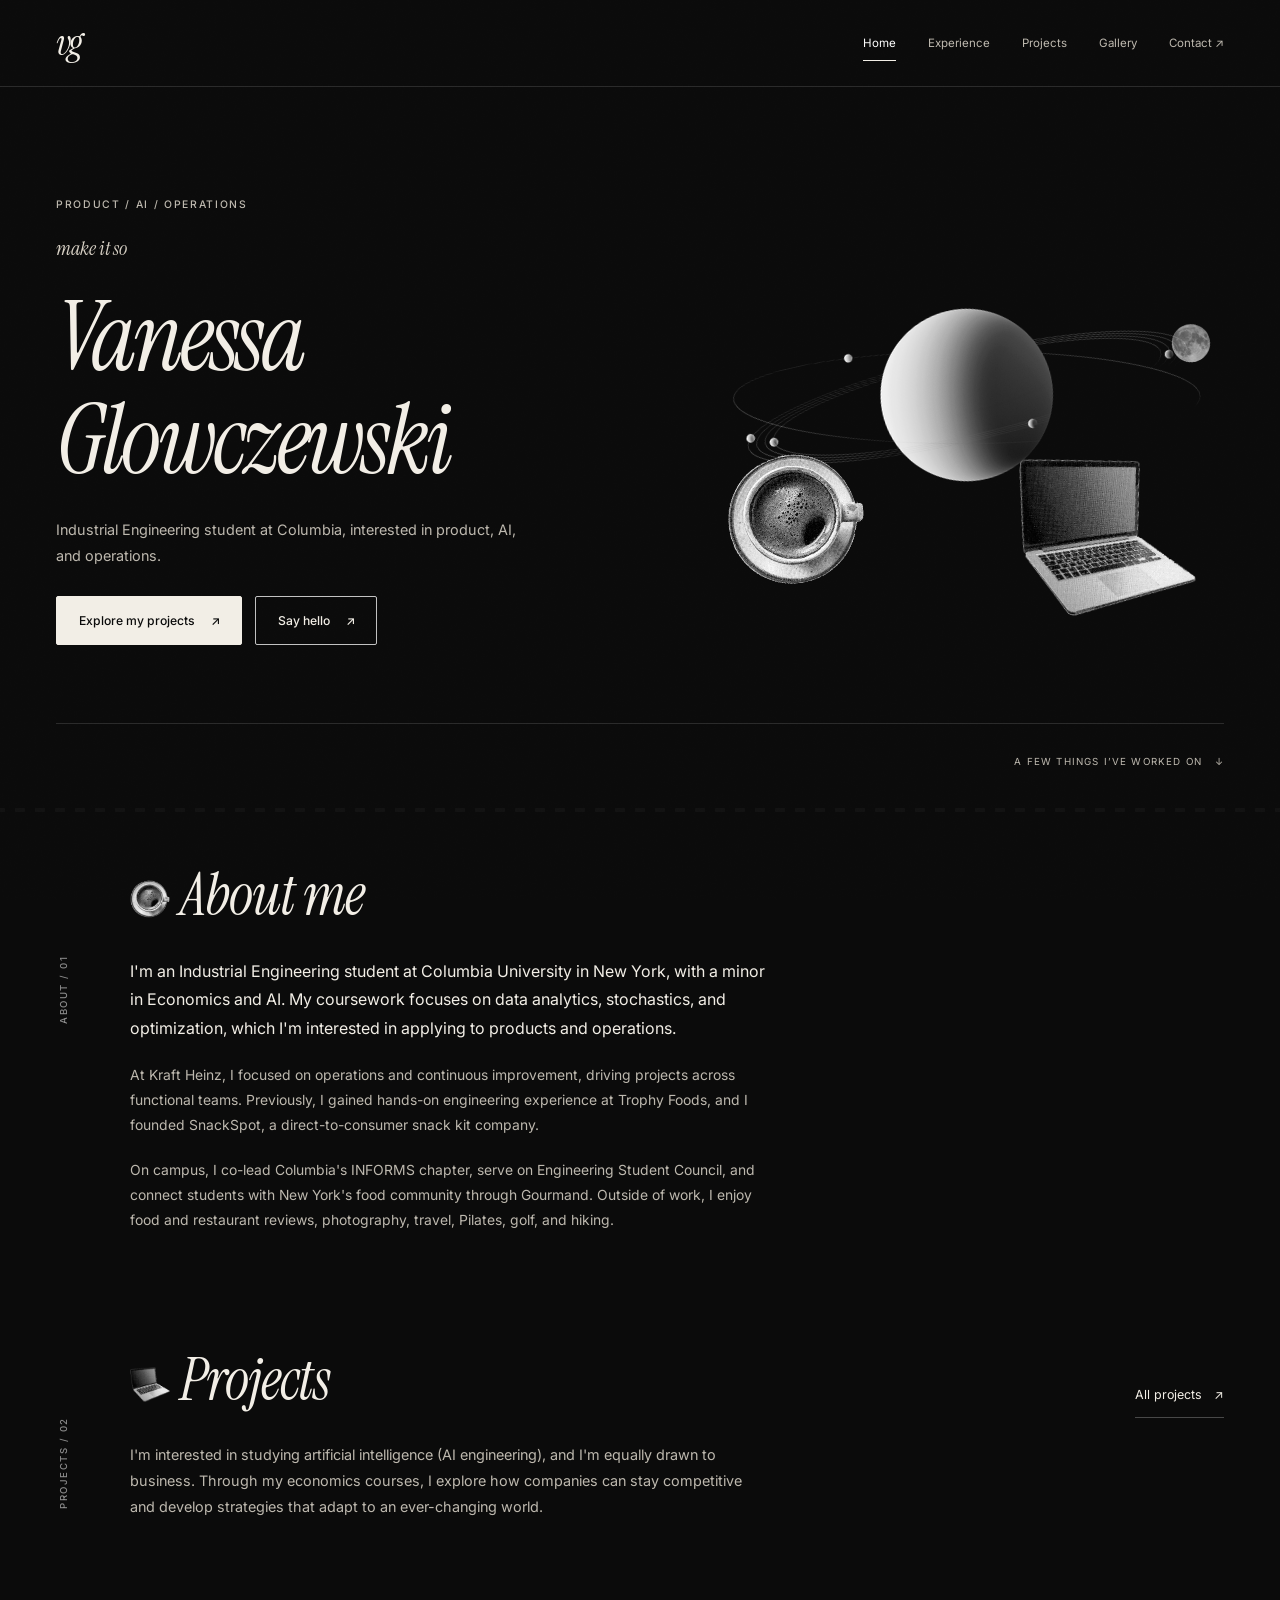
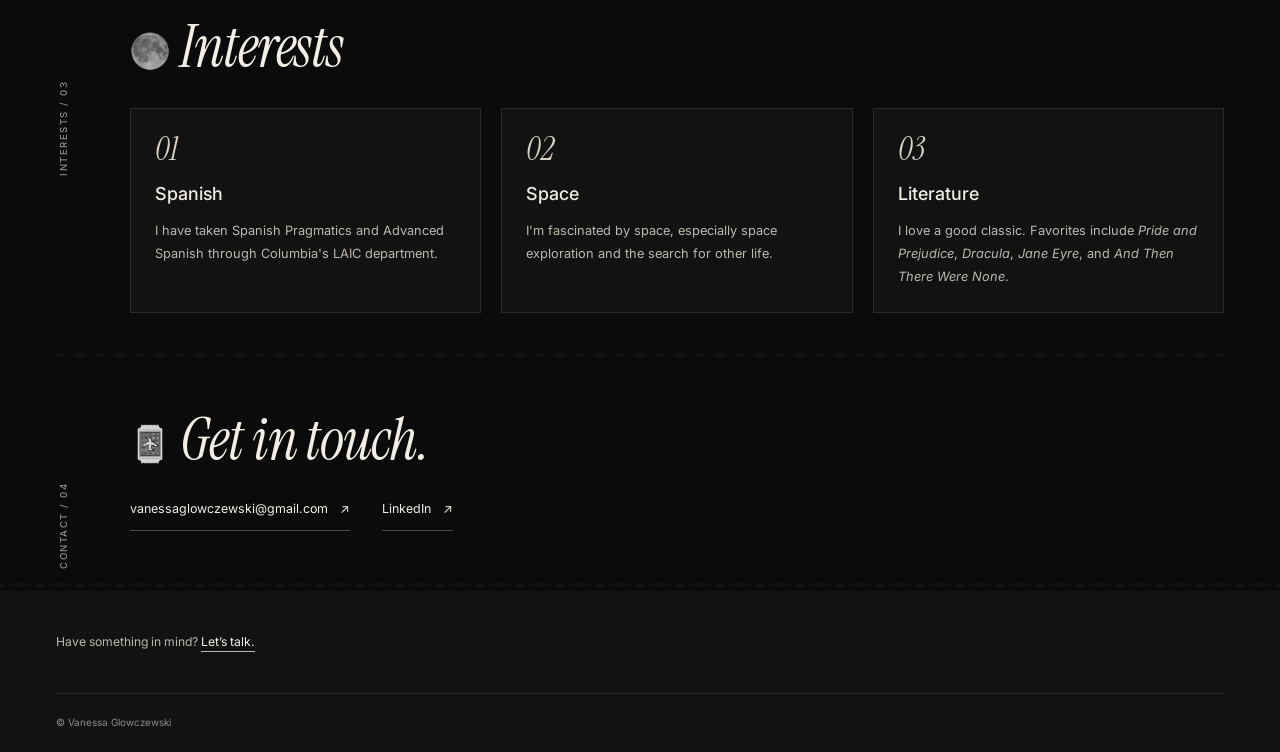
==== commit 3ae6ccea: "reworded some text" ====
--- a/index.html
+++ b/index.html
@@ -78,13 +78,13 @@
       </div>
     </section>
     <section class="container section-shell off-clock-section" id="off-the-clock" aria-labelledby="off-clock-title">
-      <div class="section-rail"><span class="label">OFF THE CLOCK / 03</span></div>
+      <div class="section-rail"><span class="label"> INTERESTS / 03</span></div>
       <div>
-        <div class="section-header"><h2 id="off-clock-title"><img class="section-icon" src="assets/images/objects/moon.webp" width="40" height="40" alt="" aria-hidden="true">Off the clock</h2></div>
+        <div class="section-header"><h2 id="off-clock-title"><img class="section-icon" src="assets/images/objects/moon.webp" width="40" height="40" alt="" aria-hidden="true">Interests</h2></div>
         <div class="off-clock-grid">
-          <article class="interest-card"><span class="interest-number">01</span><h3>Spanish</h3><p>I'm learning Spanish and have taken Spanish Pragmatics and Advanced Spanish through Columbia's LAIC department.</p></article>
+          <article class="interest-card"><span class="interest-number">01</span><h3>Spanish</h3><p>I have taken Spanish Pragmatics and Advanced Spanish through Columbia's LAIC department.</p></article>
           <article class="interest-card"><span class="interest-number">02</span><h3>Space</h3><p>I'm fascinated by space, especially space exploration and the search for other life.</p></article>
-          <article class="interest-card"><span class="interest-number">03</span><h3>Literature</h3><p>I love classics. Favorites include <em>Pride and Prejudice</em>, <em>Dracula</em>, <em>Jane Eyre</em>, and <em>And Then There Were None</em>.</p></article>
+          <article class="interest-card"><span class="interest-number">03</span><h3>Literature</h3><p>I love a good classic. Favorites include <em>Pride and Prejudice</em>, <em>Dracula</em>, <em>Jane Eyre</em>, and <em>And Then There Were None</em>.</p></article>
         </div>
       </div>
     </section>
